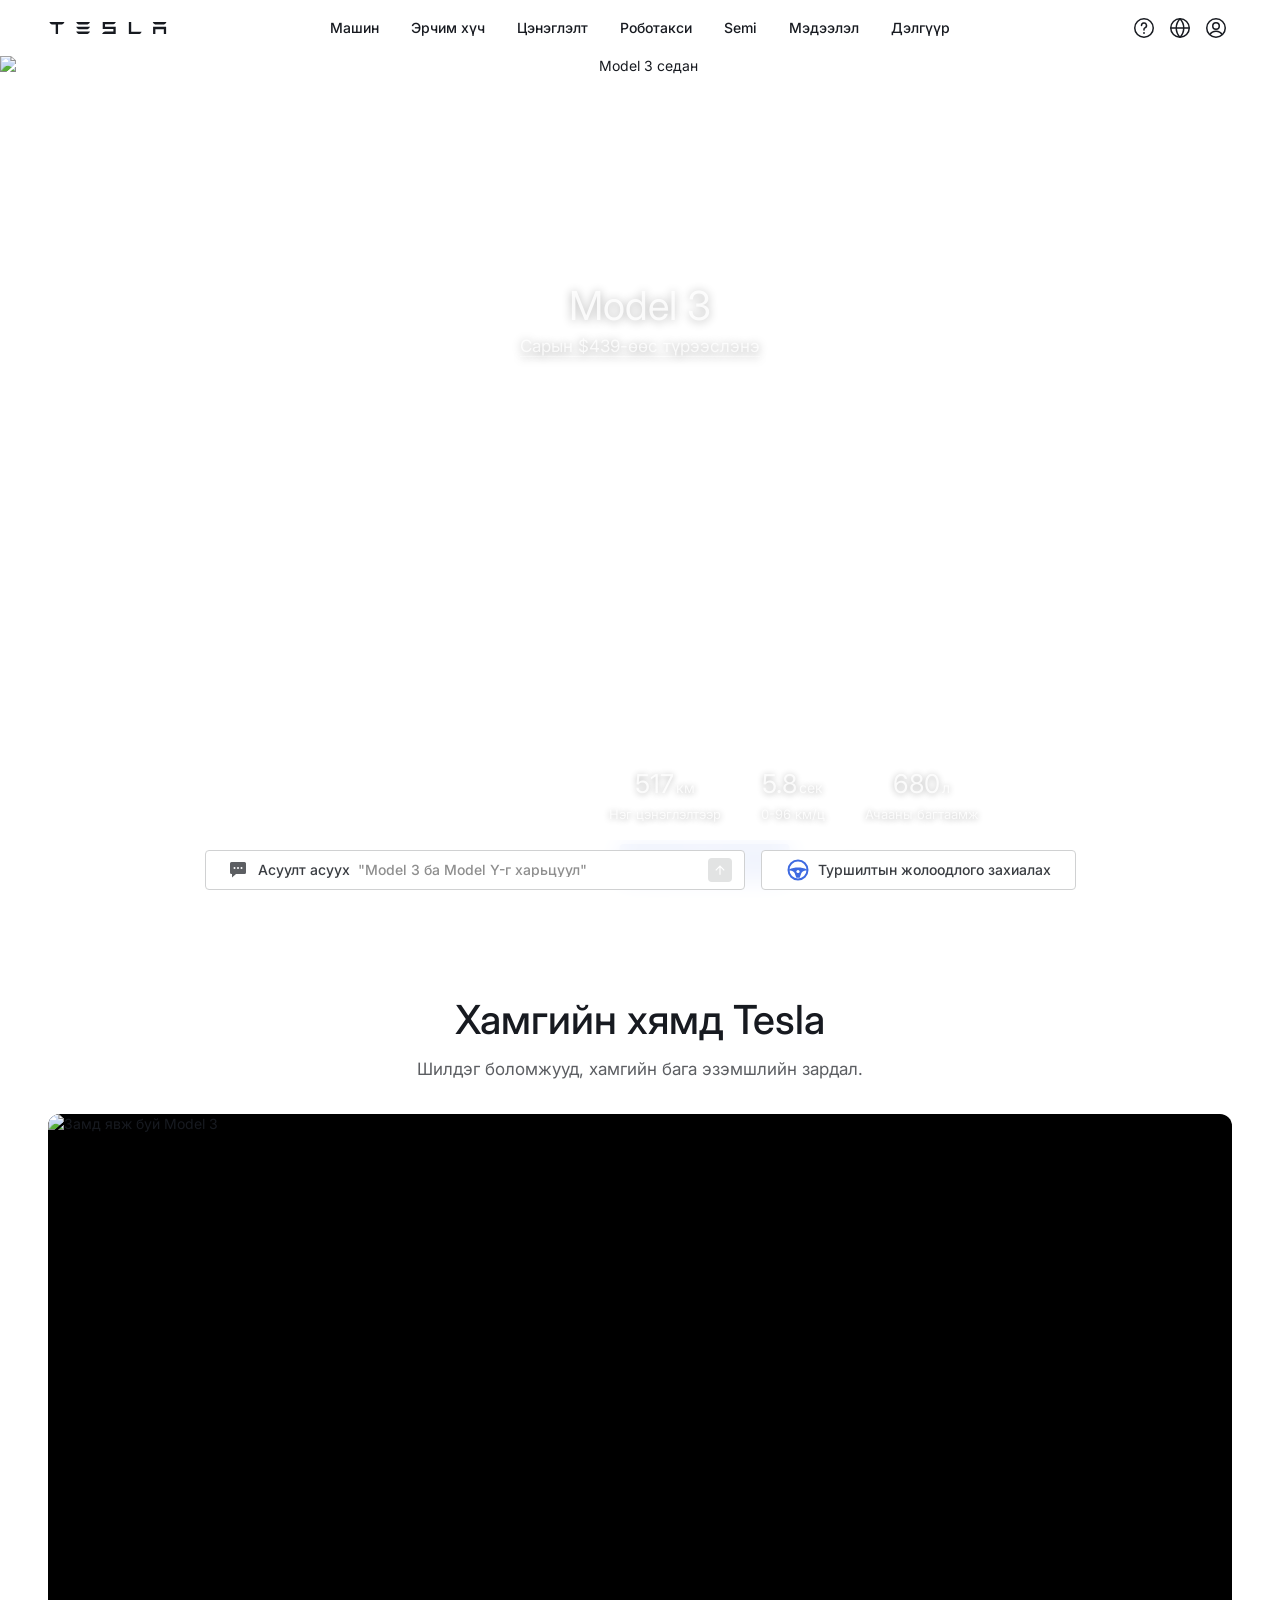
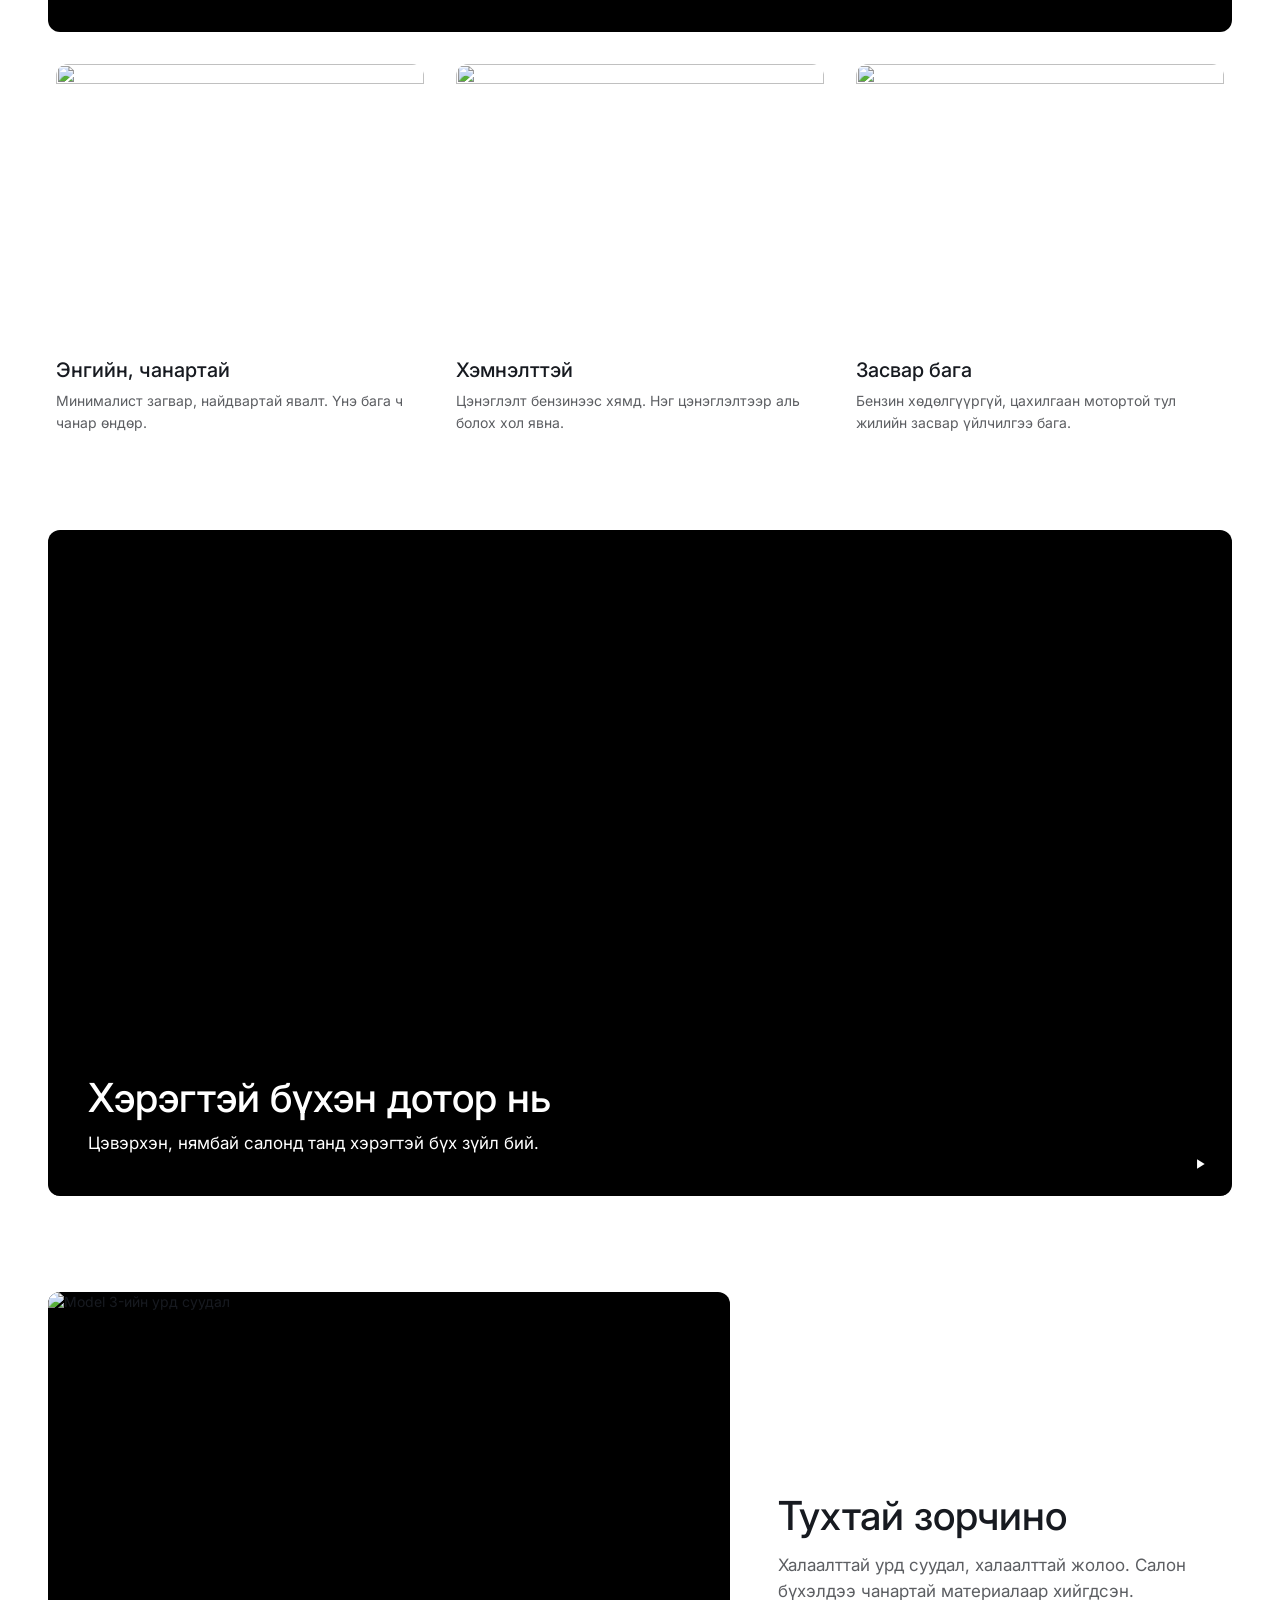
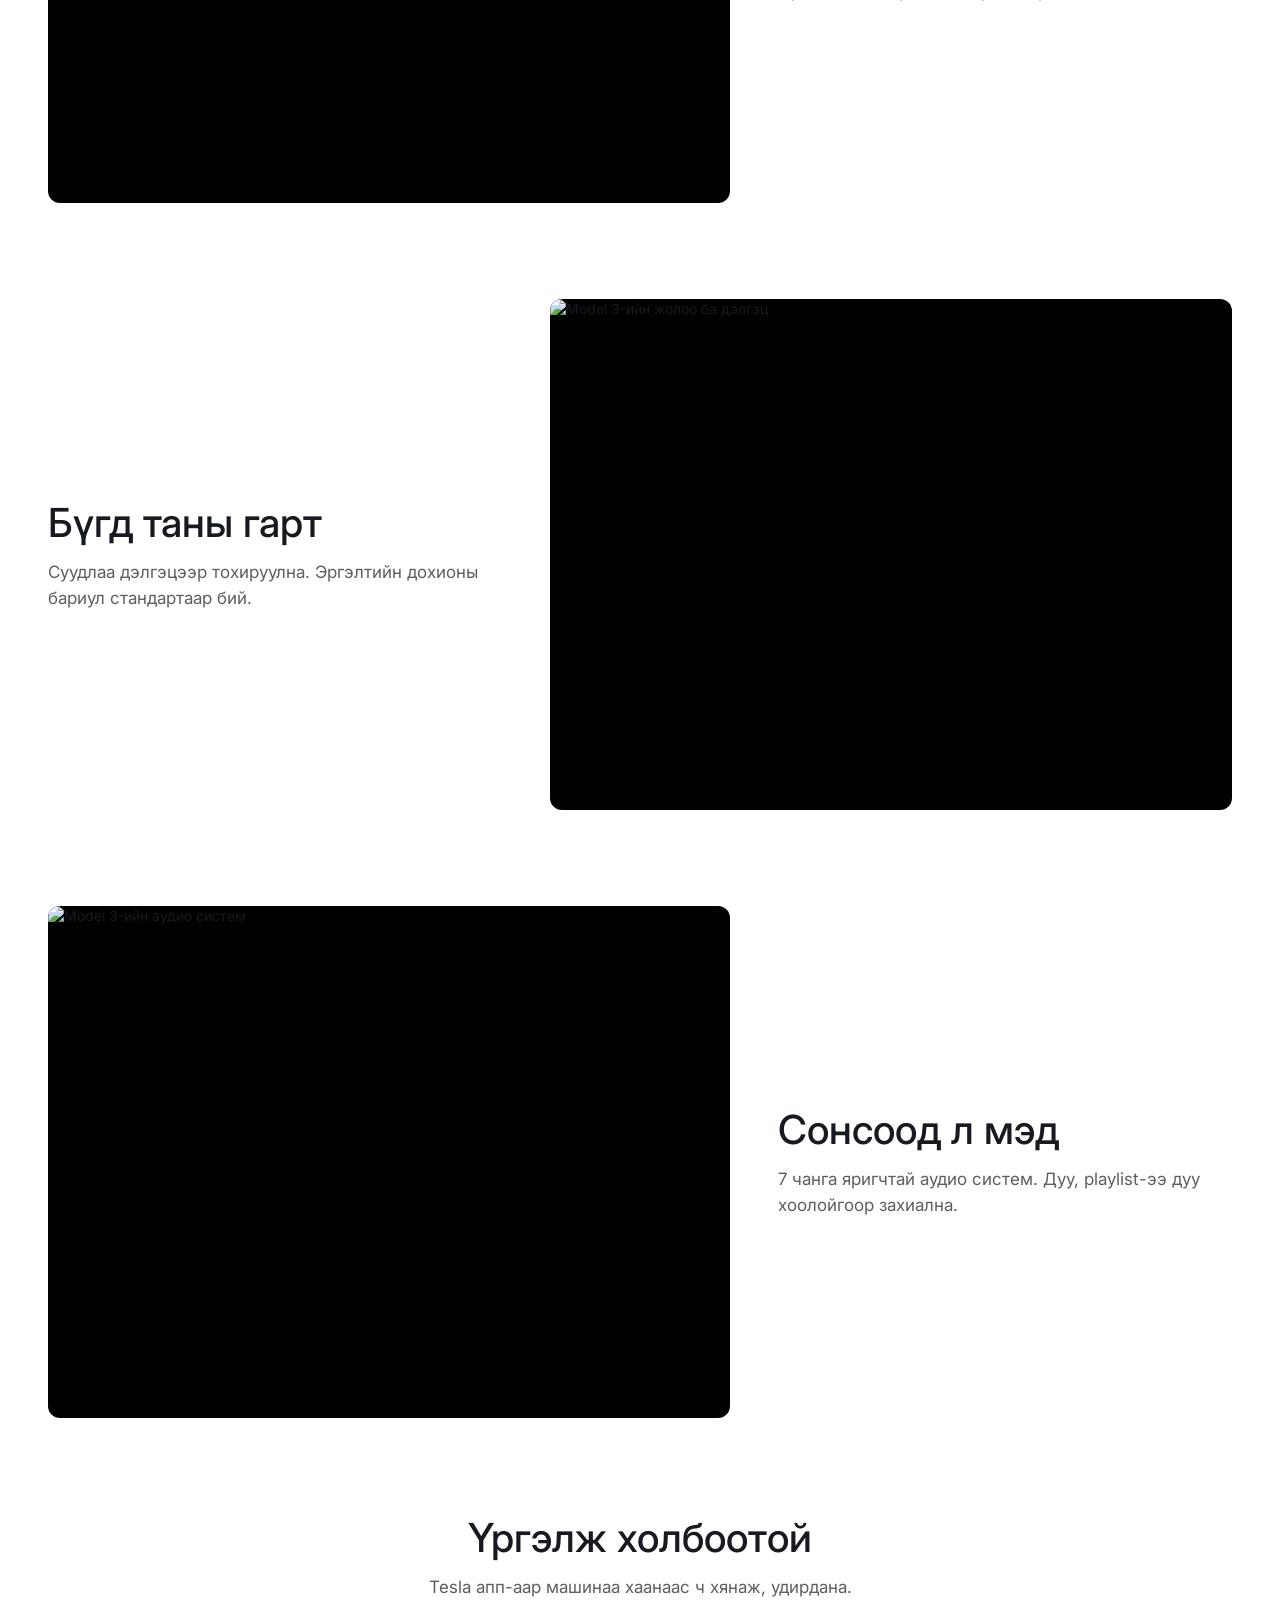
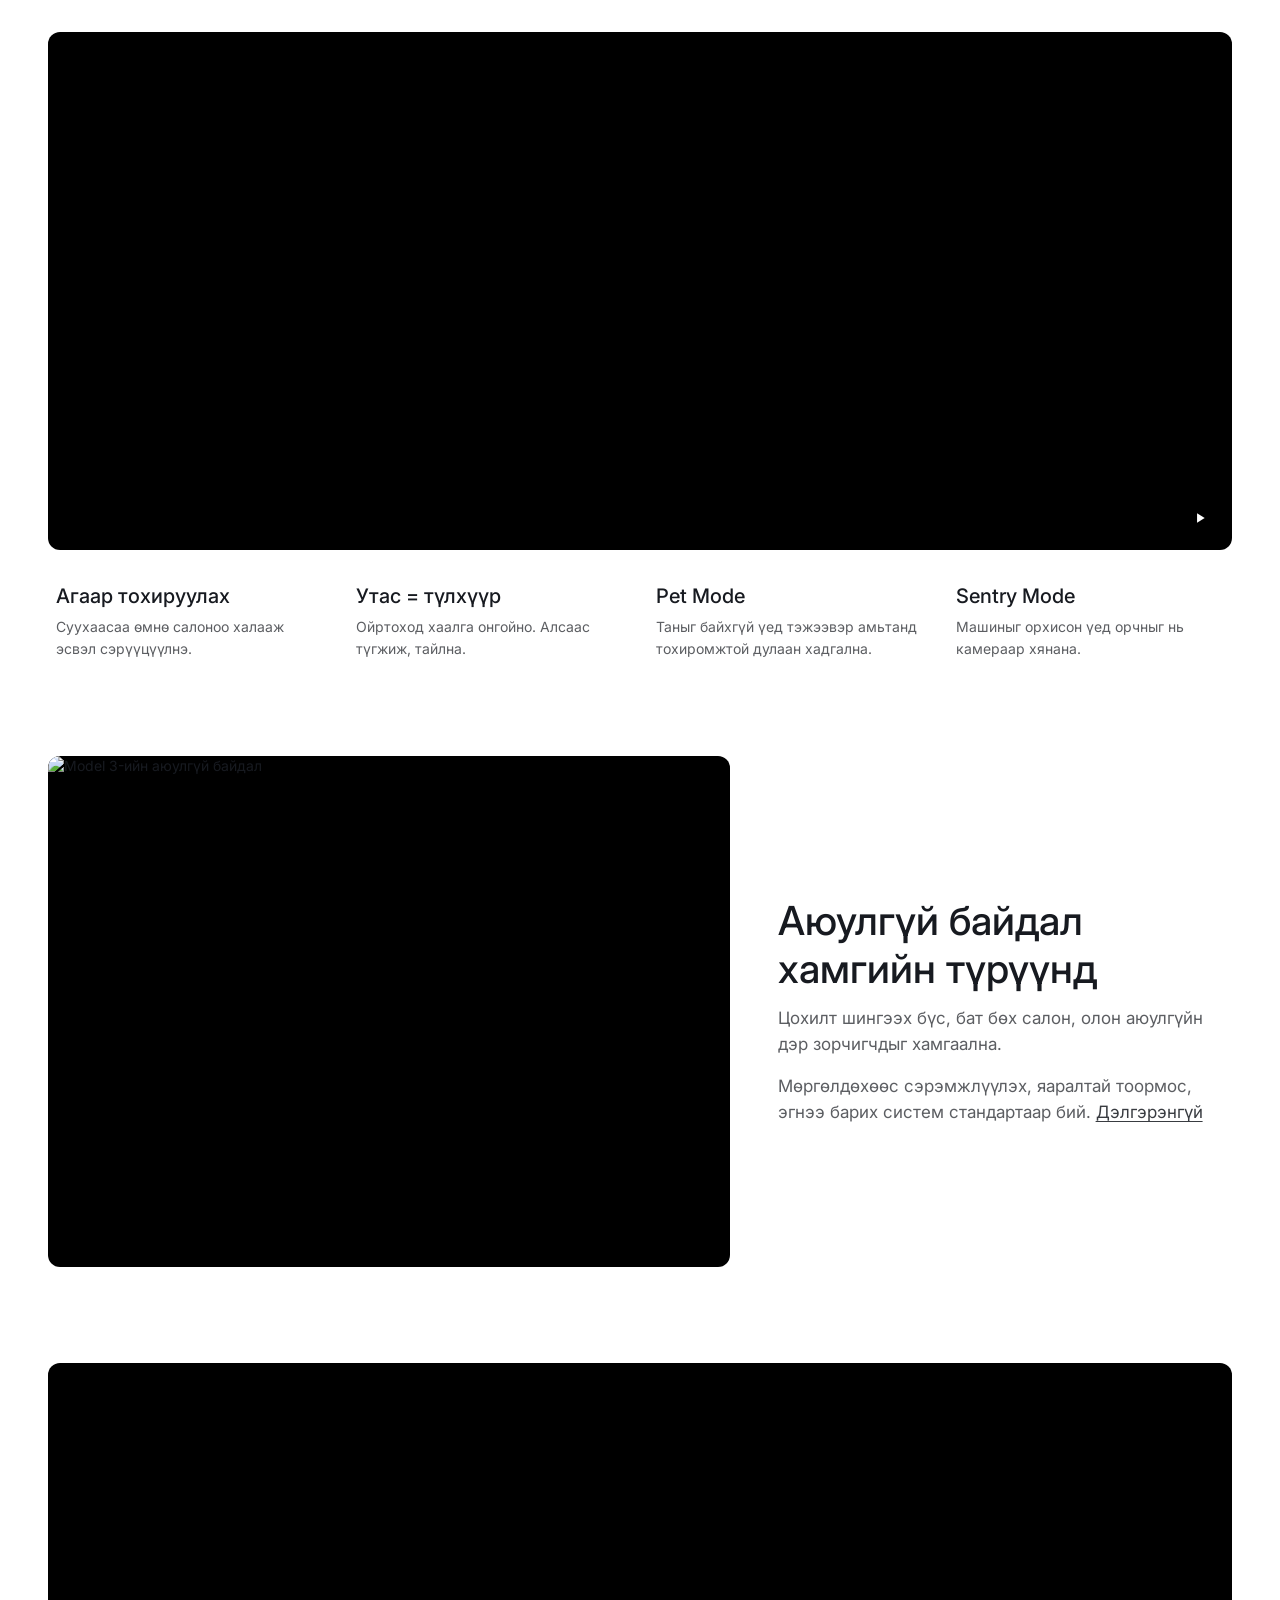
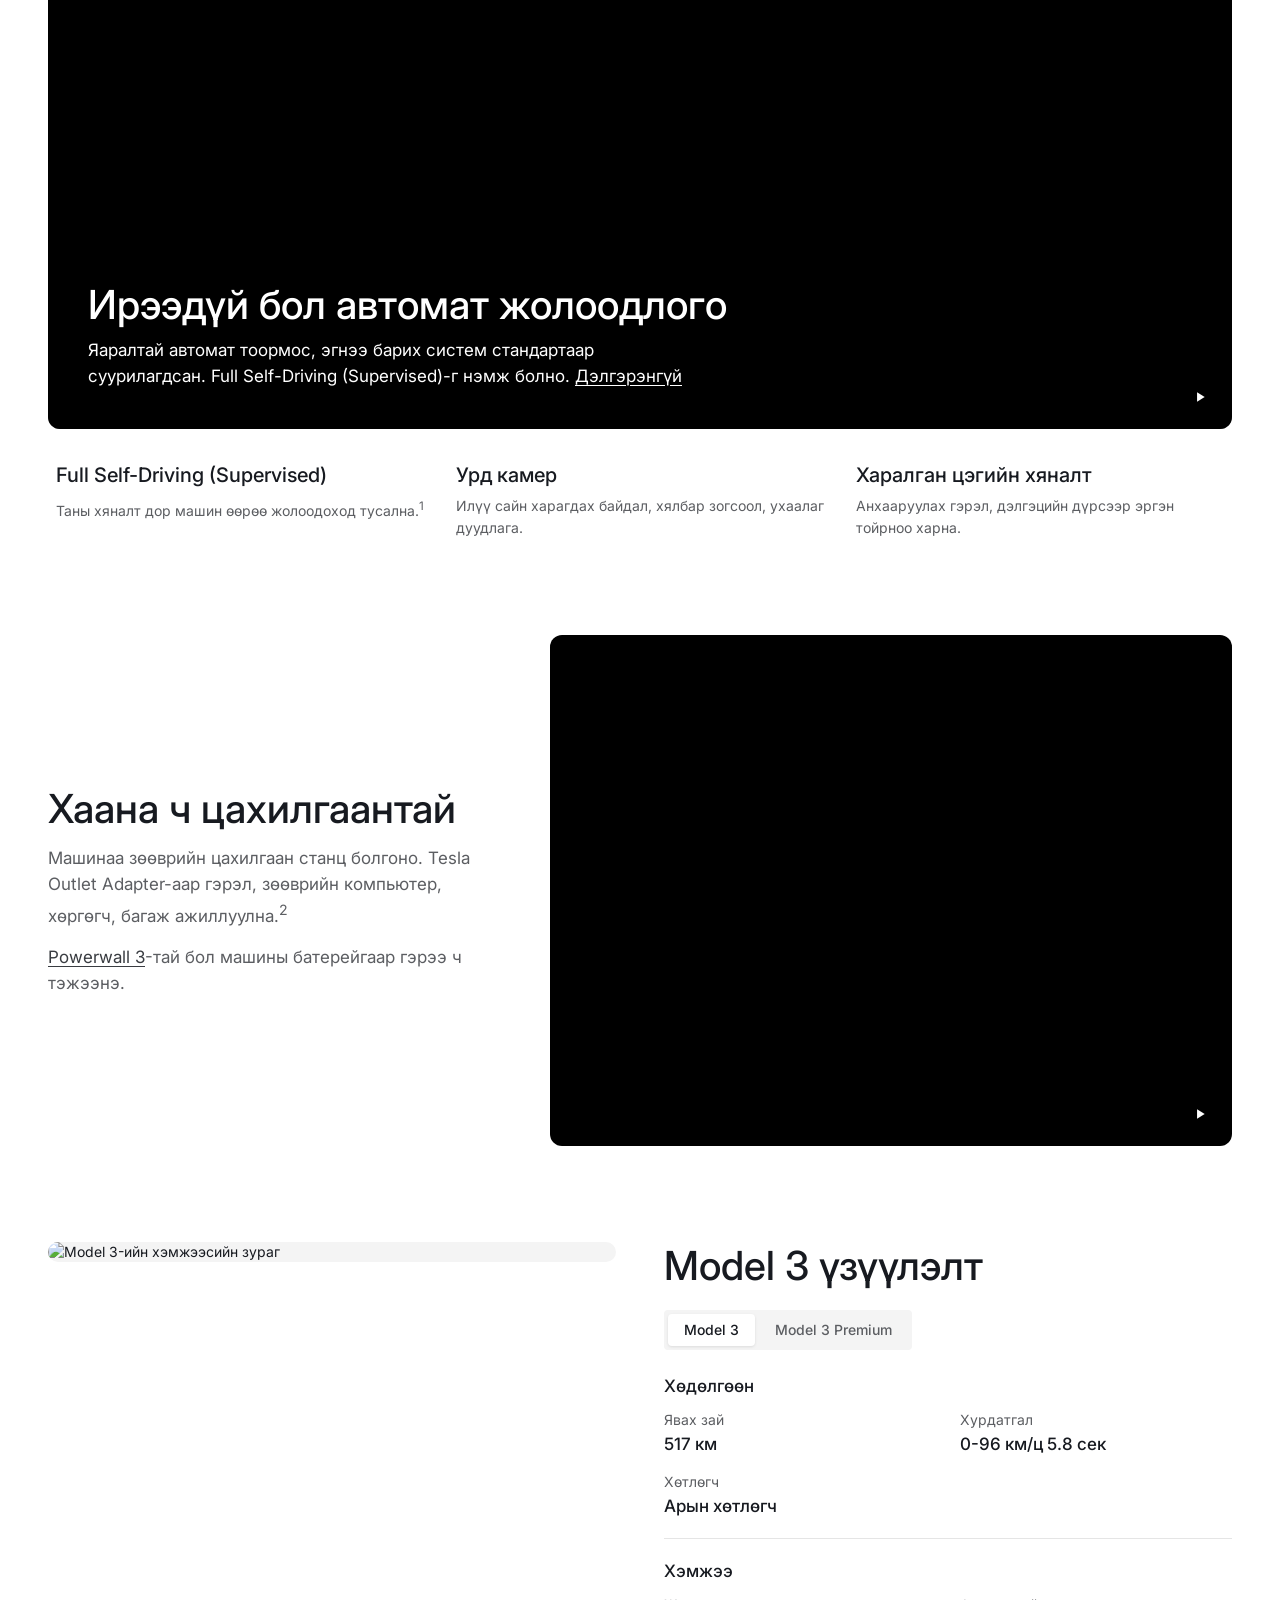
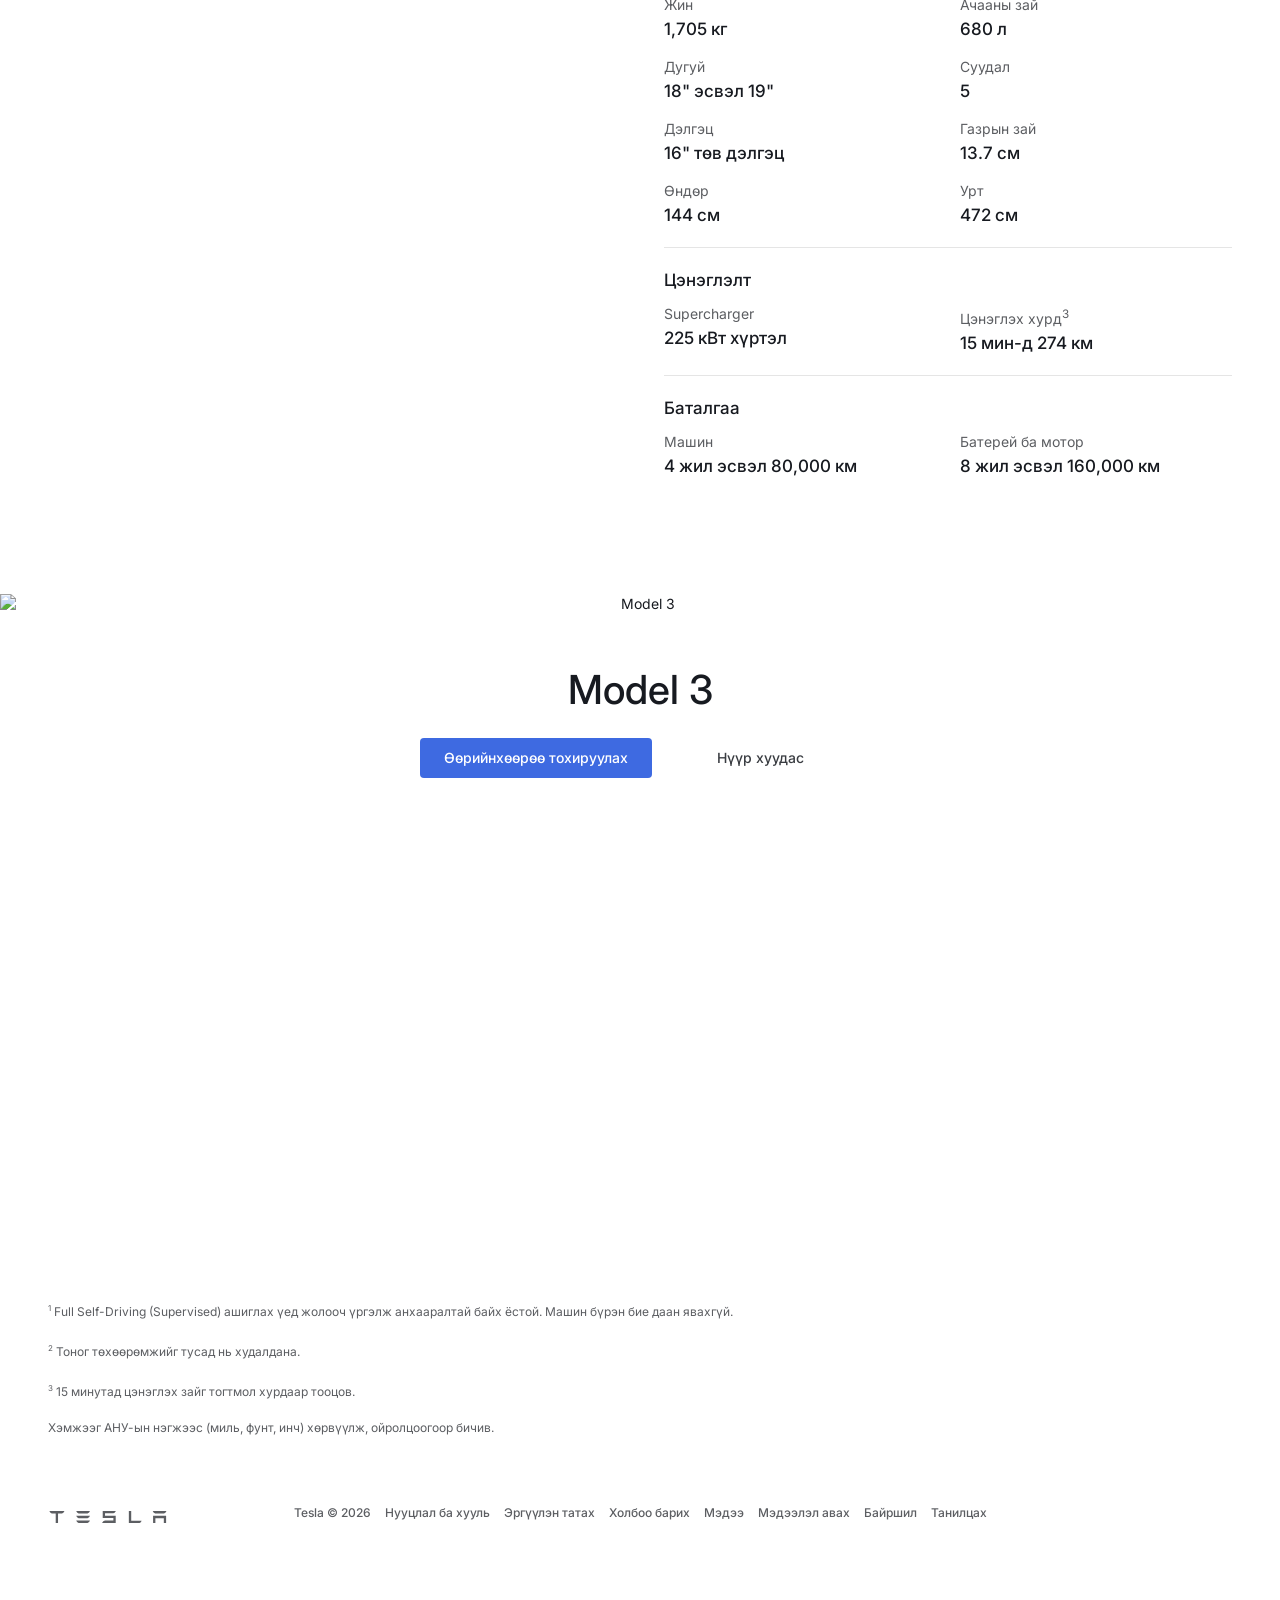
==== model-3.html @ 8cd1c885 "tesla Model Y Model 3 page link t" ====
<!DOCTYPE html>
<html lang="mn">
<head>
<meta charset="utf-8">
<meta name="viewport" content="width=device-width, initial-scale=1, viewport-fit=cover">
<title>Model 3 | Tesla</title>
<meta name="description" content="Model 3 — цахилгаан спорт седан. Явах зай, аюулгүй байдал, үзүүлэлт.">
<link rel="preconnect" href="https://fonts.googleapis.com/">
<link rel="preconnect" href="https://fonts.gstatic.com/" crossorigin="">
<link href="https://fonts.googleapis.com/css2?family=Inter:wght@400;500;600&amp;display=swap" rel="stylesheet">
<link rel="stylesheet" href="home.css">
<link rel="stylesheet" href="model-y.css">
</head>
<body>
<a class="skip-link" href="#main-content">Үндсэн агуулга руу шилжих</a>
<!-- ===================== HEADER ===================== -->
<header class="site-header">
<a class="logo" href="index.html" aria-label="Нүүр хуудас">
<svg viewBox="0 0 342 35" aria-hidden="true">
<path fill="currentColor" d="M0 .1a9.7 9.7 0 0 0 7 7h11l.5.1v27.6h6.8V7.3L26 7h11a9.8 9.8 0 0 0 7-7H0zm238.6 0h-6.8v34.8H263a9.7 9.7 0 0 0 6-6.8h-30.3V0zm-52.3 6.8c3.6-1 6.6-3.8 7.4-6.9l-38.1.1v20.6h31.1v7.2h-24.4a13.6 13.6 0 0 0-8.7 7h39.9v-21h-31.2v-7zm116.2 28h6.7v-14h24.6v14h6.7v-21h-38zM85.3 7h26a9.6 9.6 0 0 0 7.1-7H78.3a9.6 9.6 0 0 0 7 7m0 13.8h26a9.6 9.6 0 0 0 7.1-7H78.3a9.6 9.6 0 0 0 7 7m0 14.1h26a9.6 9.6 0 0 0 7.1-7H78.3a9.6 9.6 0 0 0 7 7M308.5 7h26a9.6 9.6 0 0 0 7-7h-40a9.6 9.6 0 0 0 7 7">
</path>
</svg>
</a>
<nav class="main-nav desktop-nav" aria-label="Main">
<!-- Vehicles -->
<div class="nav-item">
<button class="nav-link" type="button" aria-haspopup="true">Машин</button>
<div class="mega">
<div class="mega-cards">
<div class="mega-card">
<a href="model-3.html">
<img src="https://digitalassets.tesla.com/tesla-contents/image/upload/f_auto,q_auto,w_220,c_scale/dpr_2.0/Mega-Menu-Vehicles-Model-3-APAC-LHD.jpg" alt="Model 3" loading="lazy">
</a>
<h3>Model 3</h3>
<div class="links">
<a href="model-3.html">Танилцах</a>
<a href="https://www.tesla.com/model3/design?cfg=$MT369">Захиалах</a>
</div>
</div>
<div class="mega-card">
<a href="model-y.html">
<img src="https://digitalassets.tesla.com/tesla-contents/image/upload/f_auto,q_auto,w_220,c_scale/dpr_2.0/Mega-Menu-Vehicles-Model-Y-2-v3.jpg" alt="Model Y" loading="lazy">
</a>
<h3>Model Y</h3>
<div class="links">
<a href="model-y.html">Танилцах</a>
<a href="https://www.tesla.com/modely/design?cfg=$MTY83,$PN03">Захиалах</a>
</div>
</div>
<div class="mega-card">
<a href="https://www.tesla.com/cybertruck">
<img src="https://digitalassets.tesla.com/tesla-contents/image/upload/f_auto,q_auto,w_220,c_scale/dpr_2.0/Mega-Menu-Vehicles-Cybertruck-1x.png" alt="Cybertruck" loading="lazy">
</a>
<h3>Cybertruck</h3>
<div class="links">
<a href="https://www.tesla.com/cybertruck">Танилцах</a>
<a href="https://www.tesla.com/cybertruck/design">Захиалах</a>
</div>
</div>
<div class="mega-card">
<a href="https://www.tesla.com/roadster">
<img src="https://digitalassets.tesla.com/tesla-contents/image/upload/f_auto,q_auto,w_220,c_scale/dpr_2.0/Mega-Menu-Roadster.jpg" alt="Roadster" loading="lazy">
</a>
<h3>Roadster</h3>
<div class="links">
<a href="https://www.tesla.com/roadster">Танилцах</a>
<a href="https://www.tesla.com/roadster/reserve">Урьдчилан захиалах</a>
</div>
</div>
<div class="mega-card">
<a href="https://www.tesla.com/fsd">
<img src="https://digitalassets.tesla.com/tesla-contents/image/upload/f_auto,q_auto,w_220,c_scale/dpr_2.0/Mega-Menu-Vehicles-FSD.jpg" alt="Full Self-Driving (Supervised)" loading="lazy">
</a>
<h3>Full Self-Driving (Supervised)</h3>
<div class="links">
<a href="https://www.tesla.com/fsd">Танилцах</a>
<a href="https://www.tesla.com/drive">Туршиж үзэх</a>
</div>
</div>
<div class="mega-card">
<a href="https://www.tesla.com/new">
<img src="https://digitalassets.tesla.com/tesla-contents/image/upload/f_auto,q_auto,w_220,c_scale/dpr_2.0/Mega-Menu-Vehicles-Inventory-v3.png" alt="Inventory" loading="lazy">
</a>
<h3>Бэлэн машин</h3>
<div class="links">
<a href="https://www.tesla.com/new">Шинэ</a>
<a href="https://www.tesla.com/used">Баталгаат хуучин машин</a>
</div>
</div>
</div>
<ul class="mega-list">
<li>
<a href="https://www.tesla.com/current-offers">Онцгой санал</a>
</li>
<li>
<a href="https://www.tesla.com/drive">Туршилтын жолоодлого</a>
</li>
<li>
<a href="https://www.tesla.com/tradein">Машин солих</a>
</li>
<li>
<a href="https://www.tesla.com/fsd/safety">Аюулгүй байдлын тайлан</a>
</li>
<li>
<a href="https://www.tesla.com/pre-owned">Баталгаат хуучин машин</a>
</li>
<li>
<a href="https://www.tesla.com/trips">Аяллын төлөвлөгч</a>
</li>
<li>
<a href="https://www.tesla.com/features">Боломжууд</a>
</li>
<li>
<a href="https://www.tesla.com/choose">Сонгоход туслах</a>
</li>
<li>
<a href="https://www.tesla.com/compare">Харьцуулах</a>
</li>
<li>
<a href="https://www.tesla.com/safety">Аюулгүй байдал</a>
</li>
<li>
<a href="https://www.tesla.com/fleet">Байгууллагад</a>
</li>
<li>
<a href="https://www.tesla.com/models">Model S</a>
</li>
<li>
<a href="https://www.tesla.com/modelx">Model X</a>
</li>
</ul>
</div>
</div>
<!-- Energy -->
<div class="nav-item">
<button class="nav-link" type="button" aria-haspopup="true">Эрчим хүч</button>
<div class="mega">
<div class="mega-cards">
<div class="mega-card">
<a href="https://www.tesla.com/solarpanels">
<img src="https://digitalassets.tesla.com/tesla-contents/image/upload/f_auto,q_auto,w_220,c_scale/dpr_2.0/Mega-Menu-Energy-Solar-Panels.png" alt="Solar Panels" loading="lazy">
</a>
<h3>Нарны хавтан</h3>
<div class="links">
<a href="https://www.tesla.com/solarpanels">Танилцах</a>
<a href="https://www.tesla.com/energy/design?poi=solarpanels">Захиалах</a>
</div>
</div>
<div class="mega-card">
<a href="https://www.tesla.com/powerwall">
<img src="https://digitalassets.tesla.com/tesla-contents/image/upload/f_auto,q_auto,w_220,c_scale/dpr_2.0/Mega-Menu-Energy-Powerwall-US.png" alt="Powerwall" loading="lazy">
</a>
<h3>Powerwall</h3>
<div class="links">
<a href="https://www.tesla.com/powerwall">Танилцах</a>
<a href="https://www.tesla.com/powerwall/design">Захиалах</a>
</div>
</div>
<div class="mega-card">
<a href="https://www.tesla.com/megapack">
<img src="https://digitalassets.tesla.com/tesla-contents/image/upload/f_auto,q_auto,w_220,c_scale/dpr_2.0/Mega-Menu-Energy-Megapack.png" alt="Megapack" loading="lazy">
</a>
<h3>Megapack</h3>
<div class="links">
<a href="https://www.tesla.com/megapack">Танилцах</a>
</div>
</div>
</div>
<ul class="mega-list">
<li>
<a href="https://www.tesla.com/solar-virtual-consultations">Зөвлөгөө авах</a>
</li>
<li>
<a href="https://www.tesla.com/tesla-home">Tesla Home</a>
</li>
<li>
<a href="https://www.tesla.com/why-solar">Яагаад нарны эрчим хүч</a>
</li>
<li>
<a href="https://www.tesla.com/support/energy/powerwall/learn/incentives">Урамшуулал</a>
</li>
<li>
<a href="https://www.tesla.com/support/energy">Тусламж</a>
</li>
<li>
<a href="https://www.tesla.com/support/energy/powerwall/installer-resources/partner-with-tesla">Tesla-тай хамтрах</a>
</li>
<li>
<a href="https://www.tesla.com/commercial">Бизнест</a>
</li>
<li>
<a href="https://www.tesla.com/utilities">Эрчим хүчний компанид</a>
</li>
</ul>
</div>
</div>
<!-- Charging -->
<div class="nav-item">
<button class="nav-link" type="button" aria-haspopup="true">Цэнэглэлт</button>
<div class="mega">
<div class="mega-cards">
<div class="mega-card">
<a href="https://www.tesla.com/charging">
<img src="https://digitalassets.tesla.com/tesla-contents/image/upload/f_auto,q_auto,w_220,c_scale/dpr_2.0/Mega-Menu-Charging-Charging.png" alt="Charging" loading="lazy">
</a>
<h3>Цэнэглэлт</h3>
<div class="links">
<a href="https://www.tesla.com/charging">Танилцах</a>
</div>
</div>
<div class="mega-card">
<a href="https://www.tesla.com/home-charging">
<img src="https://digitalassets.tesla.com/tesla-contents/image/upload/f_auto,q_auto,w_220,c_scale/dpr_2.0/Mega-Menu-Charging-Home-Charging.png" alt="Home Charging" loading="lazy">
</a>
<h3>Гэрийн цэнэглэгч</h3>
<div class="links">
<a href="https://www.tesla.com/home-charging">Танилцах</a>
<a href="https://shop.tesla.com/category/charging#charging.at-home">Дэлгүүр</a>
</div>
</div>
<div class="mega-card">
<a href="https://www.tesla.com/supercharger">
<img src="https://digitalassets.tesla.com/tesla-contents/image/upload/f_auto,q_auto,w_220,c_scale/dpr_2.0/Mega-Menu-Charging-Supercharging-NA.png" alt="Supercharging" loading="lazy">
</a>
<h3>Supercharging</h3>
<div class="links">
<a href="https://www.tesla.com/supercharger">Танилцах</a>
<a href="https://www.tesla.com/findus">Хайх</a>
</div>
</div>
<div class="mega-card">
<a href="https://www.tesla.com/commercial-wall-connector">
<img src="https://digitalassets.tesla.com/tesla-contents/image/upload/f_auto,q_auto,w_220,c_scale/dpr_2.0/Mega-Menu-Charging-Charging-for-Business.png" alt="Wall Connector for Business" loading="lazy">
</a>
<h3>Бизнесийн Wall Connector</h3>
<div class="links">
<a href="https://www.tesla.com/commercial-wall-connector">Танилцах</a>
<a href="https://www.tesla.com/commercial-wall-connector/get">Захиалах</a>
</div>
</div>
<div class="mega-card">
<a href="https://www.tesla.com/supercharger-for-business">
<img src="https://digitalassets.tesla.com/tesla-contents/image/upload/f_auto,q_auto,w_220,c_scale/dpr_2.0/Mega-Menu-Charging-Supercharger-For-Business.png" alt="Supercharger for Business" loading="lazy">
</a>
<h3>Бизнесийн Supercharger</h3>
<div class="links">
<a href="https://www.tesla.com/supercharger-for-business">Танилцах</a>
<a href="https://www.tesla.com/supercharger-for-business/get">Захиалах</a>
</div>
</div>
</div>
<ul class="mega-list">
<li>
<a href="https://www.tesla.com/help-me-charge">Цэнэглэх зөвлөгөө</a>
</li>
<li>
<a href="https://www.tesla.com/charging-calculator">Цэнэглэлтийн тооцоолуур</a>
</li>
<li>
<a href="https://www.tesla.com/NACS">NACS-аар цэнэглэх</a>
</li>
<li>
<a href="https://www.tesla.com/supercharger-voting/overview">Supercharger-т санал өгөх</a>
</li>
<li>
<a href="https://www.tesla.com/host-a-supercharger">Supercharger байрлуулах</a>
</li>
<li>
<a href="https://www.tesla.com/powershare">Powershare</a>
</li>
</ul>
</div>
</div>
<!-- Robotaxi -->
<div class="nav-item">
<button class="nav-link" type="button" aria-haspopup="true">Роботакси</button>
<div class="mega">
<div class="mega-cards" style="grid-template-columns: 220px">
<div class="mega-card">
<a href="https://www.tesla.com/robotaxi">
<img src="https://digitalassets.tesla.com/tesla-contents/image/upload/f_auto,q_auto,w_220,c_scale/dpr_2.0/v1792519368/Mega-Menu-Robotaxi.png" alt="Robotaxi" loading="lazy">
</a>
<h3>Robotaxi</h3>
<div class="links">
<a href="https://www.tesla.com/robotaxi">Танилцах</a>
</div>
</div>
</div>
<ul class="mega-list">
<li>
<a href="https://www.tesla.com/robotaxi/safety">Аюулгүй байдал</a>
</li>
<li>
<a href="https://www.tesla.com/robotaxi/first-responders">Аврах албанд</a>
</li>
<li>
<a href="https://www.tesla.com/support/robotaxi">Тусламж</a>
</li>
</ul>
</div>
</div>
<!-- Semi -->
<div class="nav-item">
<button class="nav-link" type="button" aria-haspopup="true">Semi</button>
<div class="mega">
<div class="mega-cards" style="grid-template-columns: repeat(2, 220px)">
<div class="mega-card">
<a href="https://www.tesla.com/semi">
<img src="https://digitalassets.tesla.com/tesla-contents/image/upload/f_auto,q_auto/Mega-Menu-Semi.jpg" alt="Semi" loading="lazy">
</a>
<h3>Semi</h3>
<div class="links">
<a href="https://www.tesla.com/semi">Танилцах</a>
</div>
</div>
<div class="mega-card">
<a href="https://www.tesla.com/semi-charging-for-business">
<img src="https://digitalassets.tesla.com/tesla-contents/image/upload/f_auto,q_auto,w_220,c_scale/dpr_2.0/Mega-Menu-Charging-Semi-Charging-For-Business.jpg" alt="Semi Charging for Business" loading="lazy">
</a>
<h3>Semi-ийн цэнэглэлт</h3>
<div class="links">
<a href="https://www.tesla.com/semi-charging-for-business">Танилцах</a>
<a href="https://www.tesla.com/semi-charging-for-business/get">Захиалах</a>
</div>
</div>
</div>
<ul class="mega-list">
<li>
<a href="https://www.tesla.com/findus?filters=tesla_exclusive_megachargers%2Ccoming_soon_megachargers%2Call_megachargers">Биднийг олох</a>
</li>
<li>
<a href="https://business.tesla.com/">Бизнест зориулсан Tesla</a>
</li>
</ul>
</div>
</div>
<!-- Discover -->
<div class="nav-item">
<button class="nav-link" type="button" aria-haspopup="true">Мэдээлэл</button>
<div class="mega">
<div class="mega-cols">
<div>
<h4>Мэдээлэл</h4>
<ul class="mega-list" style="border:0;padding:0">
<li>
<a href="https://www.tesla.com/drive">Туршилтын жолоодлого</a>
</li>
<li>
<a href="https://www.tesla.com/insurance">Даатгал</a>
</li>
<li>
<a href="https://www.tesla.com/current-offers">Онцгой санал</a>
</li>
<li>
<a href="https://www.tesla.com/learn">Танилцах</a>
</li>
<li>
<a href="https://www.tesla.com/support/videos">Видео заавар</a>
</li>
<li>
<a href="https://www.tesla.com/customer-stories">Хэрэглэгчдийн түүх</a>
</li>
<li>
<a href="https://www.tesla.com/events">Арга хэмжээ</a>
</li>
<li>
<a href="https://www.tesla.com/safety">Аюулгүй байдал</a>
</li>
</ul>
</div>
<div>
<h4>Байршил</h4>
<ul class="mega-list" style="border:0;padding:0">
<li>
<a href="https://www.tesla.com/findus">Биднийг олох</a>
</li>
<li>
<a href="https://www.tesla.com/support/collision-support">Засварын төв хайх</a>
</li>
<li>
<a href="https://www.tesla.com/support/certified-installers">Суурилуулагч хайх</a>
</li>
</ul>
</div>
<div>
<h4>Компани</h4>
<ul class="mega-list" style="border:0;padding:0">
<li>
<a href="https://www.tesla.com/about">Бидний тухай</a>
</li>
<li>
<a href="https://www.tesla.com/careers">Ажлын байр</a>
</li>
<li>
<a href="https://ir.tesla.com/">Хөрөнгө оруулагчдад</a>
</li>
</ul>
</div>
</div>
</div>
</div>
<!-- Shop -->
<div class="nav-item">
<a class="nav-link" href="https://shop.tesla.com/">Дэлгүүр</a>
<div class="mega">
<div class="mega-cards mega-cards--4">
<a class="mega-card" href="https://shop.tesla.com/category/charging">
<img src="https://digitalassets.tesla.com/tesla-contents/image/upload/f_auto,q_auto,w_220,c_scale/dpr_2.0/Mega-Menu-Shop-Charging.png" alt="" loading="lazy">
<h3>Цэнэглэлт</h3>
</a>
<a class="mega-card" href="https://shop.tesla.com/category/vehicle-accessories">
<img src="https://digitalassets.tesla.com/tesla-contents/image/upload/f_auto,q_auto,w_220,c_scale/dpr_2.0/Mega-Menu-Shop-Vehicle-Accessories.png" alt="" loading="lazy">
<h3>Машины хэрэгсэл</h3>
</a>
<a class="mega-card" href="https://shop.tesla.com/category/apparel">
<img src="https://digitalassets.tesla.com/tesla-contents/image/upload/f_auto,q_auto,w_220,c_scale/dpr_2.0/Mega-Menu-Shop-Apparel.png" alt="" loading="lazy">
<h3>Хувцас</h3>
</a>
<a class="mega-card" href="https://shop.tesla.com/category/lifestyle">
<img src="https://digitalassets.tesla.com/tesla-contents/image/upload/f_auto,q_auto,w_220,c_scale/dpr_2.0/Mega-Menu-Shop-Lifestyle.png" alt="" loading="lazy">
<h3>Бусад бараа</h3>
</a>
</div>
</div>
</div>
</nav>
<div class="header-icons">
<a class="icon-btn" href="https://www.tesla.com/support" aria-label="Тусламж">
<svg viewBox="0 0 24 24" fill="none" stroke="currentColor" stroke-width="1.5" aria-hidden="true">
<circle cx="12" cy="12" r="9.25">
</circle>
<path d="M9.5 9.5a2.5 2.5 0 1 1 3.4 2.33c-.55.22-.9.74-.9 1.33V14" stroke-linecap="round">
</path>
<circle cx="12" cy="17" r=".9" fill="currentColor" stroke="none">
</circle>
</svg>
</a>
<a class="icon-btn" href="#" aria-label="Бүс ба хэл">
<svg viewBox="0 0 24 24" fill="none" stroke="currentColor" stroke-width="1.5" aria-hidden="true">
<circle cx="12" cy="12" r="9.25">
</circle>
<path d="M2.75 12h18.5M12 2.75c2.5 2.6 3.75 5.68 3.75 9.25S14.5 18.65 12 21.25M12 2.75C9.5 5.35 8.25 8.43 8.25 12s1.25 6.65 3.75 9.25">
</path>
</svg>
</a>
<a class="icon-btn" href="https://www.tesla.com/teslaaccount" aria-label="Бүртгэл">
<svg viewBox="0 0 24 24" fill="none" stroke="currentColor" stroke-width="1.5" aria-hidden="true">
<circle cx="12" cy="12" r="9.25">
</circle>
<circle cx="12" cy="10" r="3.25">
</circle>
<path d="M5.9 18.6c1.2-2.1 3.4-3.35 6.1-3.35s4.9 1.25 6.1 3.35">
</path>
</svg>
</a>
</div>
<!-- Mobile menu (pure CSS checkbox toggle) -->
<input class="menu-toggle-input" type="checkbox" id="menu-toggle">
<label class="menu-btn" for="menu-toggle">Цэс</label>
<label class="mobile-scrim" for="menu-toggle" aria-hidden="true">
</label>
<nav class="mobile-menu" aria-label="Mobile">
<label class="close" for="menu-toggle" aria-label="Цэс хаах">
<svg width="24" height="24" viewBox="0 0 24 24" fill="none" stroke="currentColor" stroke-width="1.5" aria-hidden="true">
<path d="M6 6l12 12M18 6L6 18">
</path>
</svg>
</label>
<a href="https://www.tesla.com/model3">Машин <span aria-hidden="true">›</span>
</a>
<a href="https://www.tesla.com/solarpanels">Эрчим хүч <span aria-hidden="true">›</span>
</a>
<a href="https://www.tesla.com/charging">Цэнэглэлт <span aria-hidden="true">›</span>
</a>
<a href="https://www.tesla.com/robotaxi">Роботакси <span aria-hidden="true">›</span>
</a>
<a href="https://www.tesla.com/semi">Semi <span aria-hidden="true">›</span>
</a>
<a href="https://www.tesla.com/learn">Мэдээлэл <span aria-hidden="true">›</span>
</a>
<a href="https://shop.tesla.com/">Дэлгүүр</a>
<a href="https://www.tesla.com/support">Тусламж</a>
<a href="https://www.tesla.com/teslaaccount">Бүртгэл</a>
<a href="#">Монгол · Монгол хэл</a>
</nav>
</header>
<div class="menu-backdrop" aria-hidden="true">
</div>
<main id="main-content" lang="mn">
<!-- ===================== HERO ===================== -->
<section class="my-hero" aria-labelledby="my-title">
<picture>
<source media="(max-width: 599px)" srcset="https://digitalassets.tesla.com/tesla-contents/image/upload/f_auto,q_auto/Model-3-Standard-Hero-Mobile-EMEA.jpg">
<img src="https://digitalassets.tesla.com/tesla-contents/image/upload/f_auto,q_auto/Model-3-Standard-Hero-Desktop-EMEA.jpg" alt="Model 3 седан">
</picture>
<div class="my-hero-top">
<h1 id="my-title">Model 3</h1>
<a class="sub" href="https://www.tesla.com/model3/design?cfg=%24MT367">Сарын $439-өөс түрээслэнэ</a>
</div>
<div class="my-hero-bottom">
<div class="my-hero-stats">
<div><strong>517<small>км</small></strong><span>Нэг цэнэглэлтээр</span></div>
<div><strong>5.8<small>сек</small></strong><span>0-96 км/ц</span></div>
<div><strong>680<small>л</small></strong><span>Ачааны багтаамж</span></div>
</div>
<div class="btn-row">
<a class="btn btn--primary btn--wide" href="https://www.tesla.com/model3/design?cfg=%24MT367">Захиалах</a>
<a class="btn btn--light btn--wide" href="https://www.tesla.com/compare">Загвар харьцуулах</a>
</div>
</div>
</section>

<!-- ===================== MOST AFFORDABLE ===================== -->
<section class="my-block" aria-labelledby="afford-title">
<div class="my-intro">
<h2 id="afford-title">Хамгийн хямд Tesla</h2>
<p>Шилдэг боломжууд, хамгийн бага эзэмшлийн зардал.</p>
</div>
<div class="my-media">
<img src="https://digitalassets.tesla.com/tesla-contents/image/upload/f_auto,q_auto/Model-3-Standard-Affordable-Desktop.jpg" alt="Замд явж буй Model 3" loading="lazy">
</div>
<div class="feat-grid">
<div class="feat feat--img"><img src="https://digitalassets.tesla.com/tesla-contents/image/upload/f_auto,q_auto/Model-3-Standard-Affordable-Carousel-Slide-1-Desktop.jpg" alt="" loading="lazy"><h3>Энгийн, чанартай</h3><p>Минималист загвар, найдвартай явалт. Үнэ бага ч чанар өндөр.</p></div>
<div class="feat feat--img"><img src="https://digitalassets.tesla.com/tesla-contents/image/upload/f_auto,q_auto/Model-3-Standard-Affordable-Carousel-Slide-2-Desktop.jpg" alt="" loading="lazy"><h3>Хэмнэлттэй</h3><p>Цэнэглэлт бензинээс хямд. Нэг цэнэглэлтээр аль болох хол явна.</p></div>
<div class="feat feat--img"><img src="https://digitalassets.tesla.com/tesla-contents/image/upload/f_auto,q_auto/Model-3-Standard-Affordable-Carousel-Slide-3-Desktop.jpg" alt="" loading="lazy"><h3>Засвар бага</h3><p>Бензин хөдөлгүүргүй, цахилгаан мотортой тул жилийн засвар үйлчилгээ бага.</p></div>
</div>
</section>

<!-- ===================== MORE THAN THE BASICS ===================== -->
<section class="my-block" aria-labelledby="basics-title">
<div class="my-media my-media--tall">
<video class="auto-video" muted loop playsinline preload="none" poster="https://digitalassets.tesla.com/tesla-contents/image/upload/f_auto,q_auto/Model-3-More-Than-The-Basics-Desktop-LHD-US-Poster.jpg" aria-label="Model 3-ийн салон">
<source src="https://digitalassets.tesla.com/tesla-contents/video/upload/f_auto,q_auto/Model-3-More-Than-The-Basics-Mobile-LHD-US.mp4" type="video/mp4" media="(max-width: 599px)">
<source src="https://digitalassets.tesla.com/tesla-contents/video/upload/f_auto,q_auto/Model-3-More-Than-The-Basics-Desktop-LHD-US.mp4" type="video/mp4">
</video>
<div class="overlay">
<h2 id="basics-title">Хэрэгтэй бүхэн дотор нь</h2>
<p>Цэвэрхэн, нямбай салонд танд хэрэгтэй бүх зүйл бий.</p>
</div>
</div>
</section>

<!-- ===================== COMFORT ===================== -->
<section class="my-block" aria-labelledby="comfort-title">
<div class="my-split">
<div class="my-media">
<img src="https://digitalassets.tesla.com/tesla-contents/image/upload/f_auto,q_auto/Model-3-Standard-Comfort-Desktop.jpg" alt="Model 3-ийн урд суудал" loading="lazy">
</div>
<div>
<h2 id="comfort-title">Тухтай зорчино</h2>
<p>Халаалттай урд суудал, халаалттай жолоо. Салон бүхэлдээ чанартай материалаар хийгдсэн.</p>
</div>
</div>
</section>

<!-- ===================== TAKE CONTROL ===================== -->
<section class="my-block" aria-labelledby="control-title">
<div class="my-split my-split--rev">
<div class="my-media">
<img src="https://digitalassets.tesla.com/tesla-contents/image/upload/f_auto,q_auto/Model-3-Take-Control-Desktop-LHD-US.jpg" alt="Model 3-ийн жолоо ба дэлгэц" loading="lazy">
</div>
<div>
<h2 id="control-title">Бүгд таны гарт</h2>
<p>Суудлаа дэлгэцээр тохируулна. Эргэлтийн дохионы бариул стандартаар бий.</p>
</div>
</div>
</section>

<!-- ===================== LISTEN UP ===================== -->
<section class="my-block" aria-labelledby="audio-title">
<div class="my-split">
<div class="my-media">
<img src="https://digitalassets.tesla.com/tesla-contents/image/upload/f_auto,q_auto/Model-3-Listen-Up-Desktop-LHD-US.jpg" alt="Model 3-ийн аудио систем" loading="lazy">
</div>
<div>
<h2 id="audio-title">Сонсоод л мэд</h2>
<p>7 чанга яригчтай аудио систем. Дуу, playlist-ээ дуу хоолойгоор захиална.</p>
</div>
</div>
</section>

<!-- ===================== ALWAYS CONNECTED ===================== -->
<section class="my-block" aria-labelledby="conn-title">
<div class="my-intro">
<h2 id="conn-title">Үргэлж холбоотой</h2>
<p>Tesla апп-аар машинаа хаанаас ч хянаж, удирдана.</p>
</div>
<div class="my-media">
<video class="auto-video" muted loop playsinline preload="none" poster="https://digitalassets.tesla.com/tesla-contents/image/upload/f_auto,q_auto/Model-3-Always-Connected-Desktop-LHD-US-Poster.jpg" aria-label="Tesla апп-аар Model 3-г удирдаж буй нь">
<source src="https://digitalassets.tesla.com/tesla-contents/video/upload/f_auto,q_auto/Model-3-Always-Connected-Mobile-LHD-US.mp4" type="video/mp4" media="(max-width: 599px)">
<source src="https://digitalassets.tesla.com/tesla-contents/video/upload/f_auto,q_auto/Model-3-Always-Connected-Desktop-LHD-US.mp4" type="video/mp4">
</video>
</div>
<div class="feat-grid feat-grid--4">
<div class="feat"><h3>Агаар тохируулах</h3><p>Суухаасаа өмнө салоноо халааж эсвэл сэрүүцүүлнэ.</p></div>
<div class="feat"><h3>Утас = түлхүүр</h3><p>Ойртоход хаалга онгойно. Алсаас түгжиж, тайлна.</p></div>
<div class="feat"><h3>Pet Mode</h3><p>Таныг байхгүй үед тэжээвэр амьтанд тохиромжтой дулаан хадгална.</p></div>
<div class="feat"><h3>Sentry Mode</h3><p>Машиныг орхисон үед орчныг нь камераар хянана.</p></div>
</div>
</section>

<!-- ===================== SAFETY ===================== -->
<section class="my-block" aria-labelledby="safety-title">
<div class="my-split">
<div class="my-media">
<img src="https://digitalassets.tesla.com/tesla-contents/image/upload/f_auto,q_auto/Model-3-Standard-Safety-Desktop.jpg" alt="Model 3-ийн аюулгүй байдал" loading="lazy">
</div>
<div>
<h2 id="safety-title">Аюулгүй байдал хамгийн түрүүнд</h2>
<p>Цохилт шингээх бүс, бат бөх салон, олон аюулгүйн дэр зорчигчдыг хамгаална.</p>
<p>Мөргөлдөхөөс сэрэмжлүүлэх, яаралтай тоормос, эгнээ барих систем стандартаар бий. <a class="text-link" href="https://www.tesla.com/safety">Дэлгэрэнгүй</a></p>
</div>
</div>
</section>

<!-- ===================== AUTONOMOUS ===================== -->
<section class="my-block" aria-labelledby="fsd-title">
<div class="my-media my-media--tall">
<video class="auto-video" muted loop playsinline preload="none" poster="https://digitalassets.tesla.com/tesla-contents/image/upload/f_auto,q_auto/Model-3-The-Future-Of-Travel-Is-Autonomous-Desktop-LHD-US-PR-Poster.jpg" aria-label="Автомат жолоодлоготой явж буй Model 3">
<source src="https://digitalassets.tesla.com/tesla-contents/video/upload/f_auto,q_auto/Model-3-The-Future-Of-Travel-Is-Autonomous-Mobile-LHD-US-PR.mp4" type="video/mp4" media="(max-width: 599px)">
<source src="https://digitalassets.tesla.com/tesla-contents/video/upload/f_auto,q_auto/Model-3-The-Future-Of-Travel-Is-Autonomous-Desktop-LHD-US-PR.mp4" type="video/mp4">
</video>
<div class="overlay">
<h2 id="fsd-title">Ирээдүй бол автомат жолоодлого</h2>
<p>Яаралтай автомат тоормос, эгнээ барих систем стандартаар суурилагдсан. Full Self-Driving (Supervised)-г нэмж болно. <a class="text-link" style="color:inherit" href="https://www.tesla.com/fsd">Дэлгэрэнгүй</a></p>
</div>
</div>
<div class="feat-grid">
<div class="feat"><h3>Full Self-Driving (Supervised)</h3><p>Таны хяналт дор машин өөрөө жолоодоход тусална.<sup>1</sup></p></div>
<div class="feat"><h3>Урд камер</h3><p>Илүү сайн харагдах байдал, хялбар зогсоол, ухаалаг дуудлага.</p></div>
<div class="feat"><h3>Харалган цэгийн хяналт</h3><p>Анхааруулах гэрэл, дэлгэцийн дүрсээр эргэн тойрноо харна.</p></div>
</div>
</section>

<!-- ===================== POWER ANYWHERE ===================== -->
<section class="my-block" aria-labelledby="power-title">
<div class="my-split my-split--rev">
<div class="my-media">
<video class="auto-video" muted loop playsinline preload="none" poster="https://digitalassets.tesla.com/tesla-contents/image/upload/f_auto,q_auto/Model-3-V2L-Desktop-Poster.jpg" aria-label="Model 3-аас төхөөрөмж цэнэглэж буй нь">
<source src="https://digitalassets.tesla.com/tesla-contents/video/upload/f_auto,q_auto/Model-3-V2L-Mobile.mp4" type="video/mp4" media="(max-width: 599px)">
<source src="https://digitalassets.tesla.com/tesla-contents/video/upload/f_auto,q_auto/Model-3-V2L-Desktop.mp4" type="video/mp4">
</video>
</div>
<div>
<h2 id="power-title">Хаана ч цахилгаантай</h2>
<p>Машинаа зөөврийн цахилгаан станц болгоно. Tesla Outlet Adapter-аар гэрэл, зөөврийн компьютер, хөргөгч, багаж ажиллуулна.<sup>2</sup></p>
<p><a class="text-link" href="https://www.tesla.com/powerwall">Powerwall 3</a>-тай бол машины батерейгаар гэрээ ч тэжээнэ.</p>
</div>
</div>
</section>

<!-- ===================== SPECS ===================== -->
<section class="my-block specs" aria-labelledby="specs-title">
<input type="radio" name="spec" id="spec-rwd" checked aria-label="Model 3">
<input type="radio" name="spec" id="spec-awd" aria-label="Model 3 Premium">
<div class="specs-img">
<img src="https://digitalassets.tesla.com/tesla-contents/image/upload/f_auto,q_auto/Model-3-Standard-Specs-Desktop-Imperial.png" alt="Model 3-ийн хэмжээсийн зураг" loading="lazy">
</div>
<div class="specs-copy">
<h2 id="specs-title">Model 3 үзүүлэлт</h2>
<div class="spec-tabs">
<label for="spec-rwd">Model 3</label>
<label for="spec-awd">Model 3 Premium</label>
</div>
<div class="spec-panel spec-panel--rwd">
<div class="spec-group"><h3>Хөдөлгөөн</h3><dl>
<div><dt>Явах зай</dt><dd>517 км</dd></div>
<div><dt>Хурдатгал</dt><dd>0-96 км/ц 5.8 сек</dd></div>
<div><dt>Хөтлөгч</dt><dd>Арын хөтлөгч</dd></div>
</dl></div>
<div class="spec-group"><h3>Хэмжээ</h3><dl>
<div><dt>Жин</dt><dd>1,705 кг</dd></div>
<div><dt>Ачааны зай</dt><dd>680 л</dd></div>
<div><dt>Дугуй</dt><dd>18" эсвэл 19"</dd></div>
<div><dt>Суудал</dt><dd>5</dd></div>
<div><dt>Дэлгэц</dt><dd>16" төв дэлгэц</dd></div>
<div><dt>Газрын зай</dt><dd>13.7 см</dd></div>
<div><dt>Өндөр</dt><dd>144 см</dd></div>
<div><dt>Урт</dt><dd>472 см</dd></div>
</dl></div>
<div class="spec-group"><h3>Цэнэглэлт</h3><dl>
<div><dt>Supercharger</dt><dd>225 кВт хүртэл</dd></div>
<div><dt>Цэнэглэх хурд<sup>3</sup></dt><dd>15 мин-д 274 км</dd></div>
</dl></div>
<div class="spec-group"><h3>Баталгаа</h3><dl>
<div><dt>Машин</dt><dd>4 жил эсвэл 80,000 км</dd></div>
<div><dt>Батерей ба мотор</dt><dd>8 жил эсвэл 160,000 км</dd></div>
</dl></div>
</div>
<div class="spec-panel spec-panel--awd">
<div class="spec-group"><h3>Хөдөлгөөн</h3><dl>
<div><dt>Явах зай</dt><dd>557 км</dd></div>
<div><dt>Хурдатгал</dt><dd>0-96 км/ц 3.8 сек</dd></div>
<div><dt>Хөтлөгч</dt><dd>2 мотор, бүх дугуй</dd></div>
</dl></div>
<div class="spec-group"><h3>Хэмжээ</h3><dl>
<div><dt>Жин</dt><dd>1,828 кг</dd></div>
<div><dt>Ачааны зай</dt><dd>680 л</dd></div>
<div><dt>Дугуй</dt><dd>18" эсвэл 19"</dd></div>
<div><dt>Суудал</dt><dd>5</dd></div>
<div><dt>Дэлгэц</dt><dd>16" төв, 8" арын дэлгэц</dd></div>
<div><dt>Газрын зай</dt><dd>13.7 см</dd></div>
<div><dt>Өндөр</dt><dd>144 см</dd></div>
<div><dt>Урт</dt><dd>472 см</dd></div>
</dl></div>
<div class="spec-group"><h3>Цэнэглэлт</h3><dl>
<div><dt>Supercharger</dt><dd>250 кВт хүртэл</dd></div>
<div><dt>Цэнэглэх хурд<sup>3</sup></dt><dd>15 мин-д 298 км</dd></div>
</dl></div>
<div class="spec-group"><h3>Баталгаа</h3><dl>
<div><dt>Машин</dt><dd>4 жил эсвэл 80,000 км</dd></div>
<div><dt>Батерей ба мотор</dt><dd>8 жил эсвэл 193,000 км</dd></div>
</dl></div>
</div>
</div>
</section>

<!-- ===================== END BANNER ===================== -->
<section class="my-end" aria-labelledby="end-title">
<img src="https://digitalassets.tesla.com/tesla-contents/image/upload/f_auto,q_auto/Model-3-Standard-End-Desktop.jpg" alt="Model 3" loading="lazy">
<h2 id="end-title">Model 3</h2>
<div class="btn-row">
<a class="btn btn--primary btn--wide" href="https://www.tesla.com/model3/design">Өөрийнхөөрөө тохируулах</a>
<a class="btn btn--light btn--wide" href="index.html">Нүүр хуудас</a>
</div>
</section>

<!-- ===================== FOOTNOTES ===================== -->
<div class="footnotes">
<p><sup>1</sup> Full Self-Driving (Supervised) ашиглах үед жолооч үргэлж анхааралтай байх ёстой. Машин бүрэн бие даан явахгүй.</p>
<p><sup>2</sup> Тоног төхөөрөмжийг тусад нь худалдана.</p>
<p><sup>3</sup> 15 минутад цэнэглэх зайг тогтмол хурдаар тооцов.</p>
<p>Хэмжээг АНУ-ын нэгжээс (миль, фунт, инч) хөрвүүлж, ойролцоогоор бичив.</p>
</div>
</main>

<!-- ===================== FOOTER ===================== -->
<footer class="site-footer">
<a class="footer-logo" href="index.html" aria-label="Tesla — нүүр хуудас">
<svg viewBox="0 0 342 35" aria-hidden="true">
<path fill="currentColor" d="M0 .1a9.7 9.7 0 0 0 7 7h11l.5.1v27.6h6.8V7.3L26 7h11a9.8 9.8 0 0 0 7-7H0zm238.6 0h-6.8v34.8H263a9.7 9.7 0 0 0 6-6.8h-30.3V0zm-52.3 6.8c3.6-1 6.6-3.8 7.4-6.9l-38.1.1v20.6h31.1v7.2h-24.4a13.6 13.6 0 0 0-8.7 7h39.9v-21h-31.2v-7zm116.2 28h6.7v-14h24.6v14h6.7v-21h-38zM85.3 7h26a9.6 9.6 0 0 0 7.1-7H78.3a9.6 9.6 0 0 0 7 7m0 13.8h26a9.6 9.6 0 0 0 7.1-7H78.3a9.6 9.6 0 0 0 7 7m0 14.1h26a9.6 9.6 0 0 0 7.1-7H78.3a9.6 9.6 0 0 0 7 7M308.5 7h26a9.6 9.6 0 0 0 7-7h-40a9.6 9.6 0 0 0 7 7"></path>
</svg>
</a>
<h2 class="sr-only">Доод цэс</h2>
<ul>
<li>
<a href="https://www.tesla.com/about">Tesla © 2026</a>
</li>
<li>
<a href="https://www.tesla.com/legal">Нууцлал ба хууль</a>
</li>
<li>
<a href="https://service.tesla.com/en-US/vin-recall-search">Эргүүлэн татах</a>
</li>
<li>
<a href="https://www.tesla.com/contact">Холбоо барих</a>
</li>
<li>
<a href="https://www.tesla.com/blog">Мэдээ</a>
</li>
<li>
<a href="https://www.tesla.com/updates">Мэдээлэл авах</a>
</li>
<li>
<a href="https://www.tesla.com/findus/list">Байршил</a>
</li>
<li>
<a href="https://www.tesla.com/learn">Танилцах</a>
</li>
</ul>
</footer>
<!-- ===================== ASSIST BAR ===================== -->
<div class="assist" role="complementary" aria-label="Tesla туслах">
<a class="assist-ask" href="https://www.tesla.com/support">
<svg width="24" height="24" viewBox="0 0 24 24" aria-hidden="true">
<path fill="#5c5e62" d="M4 5.5A1.5 1.5 0 0 1 5.5 4h13A1.5 1.5 0 0 1 20 5.5v9a1.5 1.5 0 0 1-1.5 1.5H10l-4 3.5V16h-.5A1.5 1.5 0 0 1 4 14.5z">
</path>
<circle cx="8.5" cy="10" r="1" fill="#fff">
</circle>
<circle cx="12" cy="10" r="1" fill="#fff">
</circle>
<circle cx="15.5" cy="10" r="1" fill="#fff">
</circle>
</svg>
<span>Асуулт асуух</span>
<span class="placeholder">"Model 3 ба Model Y-г харьцуул"</span>
<span class="send">
<svg width="14" height="14" viewBox="0 0 24 24" aria-hidden="true">
<path fill="#fff" d="M11 20V7.8l-5.6 5.6L4 12l8-8 8 8-1.4 1.4L13 7.8V20z">
</path>
</svg>
</span>
</a>
<a class="assist-drive" href="https://www.tesla.com/drive">
<svg width="24" height="24" viewBox="0 0 24 24" aria-hidden="true">
<circle cx="12" cy="12" r="9.5" fill="none" stroke="#3e6ae1" stroke-width="2">
</circle>
<path fill="#3e6ae1" d="M3 11.5c3-1.4 6-2 9-2s6 .6 9 2v1.2c-2.5-.4-4.6.6-5.6 2.3l-1.7 4.8h-3.4L8.6 15C7.6 13.3 5.5 12.3 3 12.7z">
</path>
<circle cx="12" cy="13.5" r="1.6" fill="#fff">
</circle>
</svg>
<span>Туршилтын жолоодлого захиалах</span>
</a>
</div>
<script>
  // Play each video only while it is on screen, and give it a play/pause button.
  (function () {
    var reduce = window.matchMedia('(prefers-reduced-motion: reduce)').matches;
    var pause = '<svg class="i-pause" viewBox="0 0 24 24" aria-hidden="true"><path fill="#fff" d="M6 4h4v16H6zM14 4h4v16h-4z"/></svg>';
    var play = '<svg class="i-play" viewBox="0 0 24 24" aria-hidden="true"><path fill="#fff" d="M7 4v16l13-8z"/></svg>';
    document.querySelectorAll('.auto-video').forEach(function (video) {
      var userPaused = reduce;
      var btn = document.createElement('button');
      btn.type = 'button';
      btn.className = 'vid-toggle';
      btn.innerHTML = pause + play;
      video.parentNode.appendChild(btn);
      function sync() {
        btn.classList.toggle('is-paused', video.paused);
        btn.setAttribute('aria-label', video.paused ? 'Бичлэг тоглуулах' : 'Бичлэг зогсоох');
      }
      btn.addEventListener('click', function () {
        if (video.paused) { userPaused = false; video.play(); } else { userPaused = true; video.pause(); }
      });
      video.addEventListener('play', sync);
      video.addEventListener('pause', sync);
      sync();
      new IntersectionObserver(function (entries) {
        entries.forEach(function (e) {
          if (e.isIntersecting && !userPaused) video.play().catch(function () {});
          else if (!e.isIntersecting) video.pause();
        });
      }, { threshold: 0.25 }).observe(video);
    });
  })();
</script>
</body>
</html>
---- home.css ----
/* =========================================================
   Tesla home page — static HTML/CSS learning clone
   Design tokens taken from the Firecrawl branding scrape
   ========================================================= */

:root {
  --blue: #3e6ae1;
  --blue-hover: #3457b1;
  --ink: #171a20;
  --ink-2: #393c41;
  --ink-3: #5c5e62;
  --gray-bg: #f4f4f4;
  --line: #d0d1d2;
  --white: #fff;

  --gutter: 48px;
  --gap: 24px;
  --radius: 12px;
  --btn-radius: 4px;
  --header-h: 56px;

  --font-display: "Universal Sans Display", "Inter", -apple-system, BlinkMacSystemFont, "Segoe UI", Arial, sans-serif;
  --font-text: "Universal Sans Text", "Inter", -apple-system, BlinkMacSystemFont, "Segoe UI", Arial, sans-serif;

  --ease: cubic-bezier(0.5, 0, 0, 0.75);
}

*,
*::before,
*::after { box-sizing: border-box; }

html { scroll-behavior: smooth; -webkit-text-size-adjust: 100%; }

body {
  margin: 0;
  background: var(--white);
  color: var(--ink);
  font-family: var(--font-text);
  font-size: 14px;
  line-height: 1.43;
  -webkit-font-smoothing: antialiased;
  overflow-x: hidden;
  padding-bottom: 72px; /* room for the fixed assist bar */
}

img { display: block; max-width: 100%; }
a { color: inherit; text-decoration: none; }
h1, h2, h3, h4, p { margin: 0; }
ul, ol { margin: 0; padding: 0; list-style: none; }

.sr-only {
  position: absolute; width: 1px; height: 1px; padding: 0; margin: -1px;
  overflow: hidden; clip: rect(0 0 0 0); white-space: nowrap; border: 0;
}

.skip-link {
  position: absolute; left: 16px; top: -48px; z-index: 100;
  background: var(--white); padding: 8px 16px; border-radius: var(--btn-radius);
  box-shadow: 0 0 0 2px var(--ink);
}
.skip-link:focus { top: 8px; }

/* ---------------------------------------------------------
   Buttons
   --------------------------------------------------------- */
.btn {
  display: inline-flex; align-items: center; justify-content: center;
  min-width: 160px; height: 40px; padding: 0 24px;
  border-radius: var(--btn-radius);
  font: 500 14px/1 var(--font-text);
  letter-spacing: 0;
  transition: background-color .33s ease, color .33s ease, box-shadow .25s ease;
  cursor: pointer; border: 0; white-space: nowrap;
}
.btn--primary   { background: var(--blue);  color: var(--white); }
.btn--primary:hover { background: var(--blue-hover); }
.btn--light     { background: var(--white); color: var(--ink-2); }
.btn--light:hover { background: #eee; }
.btn--dark      { background: var(--ink);   color: var(--white); }
.btn--dark:hover { background: #393c41; }
.btn--ghost     { background: var(--gray-bg); color: var(--ink-2); min-width: 0; }
.btn--ghost:hover { background: #e8e8e8; }
.btn--wide { min-width: 200px; }

.btn-row { display: flex; flex-wrap: wrap; gap: 8px 8px; }

:focus-visible { outline: 2px solid var(--blue); outline-offset: 2px; }

/* ---------------------------------------------------------
   Header + mega menu
   --------------------------------------------------------- */
.site-header {
  position: sticky; top: 0; z-index: 50;
  height: var(--header-h);
  display: grid; grid-template-columns: 1fr auto 1fr; align-items: center;
  padding: 0 var(--gutter);
  background: var(--white);
}

.logo { display: inline-flex; align-items: center; height: 100%; width: 120px; color: var(--ink); }
.logo svg { width: 120px; height: 12px; }

.main-nav { display: flex; height: 100%; }
.nav-item { display: flex; align-items: center; height: 100%; }
.nav-link {
  display: block; padding: 4px 16px; border-radius: var(--btn-radius);
  font: 500 14px/24px var(--font-text); color: var(--ink);
  background: none; border: 0; cursor: pointer;
  transition: background-color .33s ease;
}
.nav-item:hover > .nav-link,
.nav-item:focus-within > .nav-link { background: rgba(0, 0, 0, .05); }

.header-icons { display: flex; justify-content: flex-end; gap: 4px; }
.icon-btn {
  display: grid; place-items: center; width: 32px; height: 32px; border-radius: var(--btn-radius);
  color: var(--ink); transition: background-color .33s ease;
}
.icon-btn:hover { background: rgba(0, 0, 0, .05); }
.icon-btn svg { width: 24px; height: 24px; }

/* Mega menu panel (opens on hover / keyboard focus) */
.mega {
  position: absolute; left: 0; right: 0; top: 100%;
  background: var(--white);
  padding: 32px var(--gutter) 48px;
  display: flex; justify-content: center; gap: 48px;
  opacity: 0; visibility: hidden; transform: translateY(-8px);
  transition: opacity .25s var(--ease), transform .25s var(--ease), visibility 0s linear .25s;
  box-shadow: 0 24px 24px -24px rgba(0, 0, 0, .12);
}
.nav-item:hover > .mega,
.nav-item:focus-within > .mega {
  opacity: 1; visibility: visible; transform: none;
  transition: opacity .25s var(--ease), transform .25s var(--ease), visibility 0s;
}

.mega-cards { display: grid; grid-template-columns: repeat(3, 220px); gap: 32px 24px; }
.mega-cards--4 { grid-template-columns: repeat(4, 220px); }
.mega-card { text-align: center; }
.mega-card img { width: 220px; height: 128px; object-fit: contain; margin: 0 auto 8px; }
.mega-card h3 { font: 500 17px/24px var(--font-display); color: var(--ink); }
.mega-card .links { display: flex; justify-content: center; gap: 16px; margin-top: 2px; }
.mega-card .links a {
  font-size: 14px; color: var(--ink-3);
  text-decoration: underline; text-underline-offset: 3px; text-decoration-color: rgba(92, 94, 98, .5);
}
.mega-card .links a:hover { color: var(--ink); text-decoration-color: var(--ink); }

.mega-list { border-left: 1px solid #eee; padding-left: 40px; min-width: 220px; }
.mega-list li a {
  display: block; padding: 4px 0; font: 500 14px/24px var(--font-text); color: var(--ink);
}
.mega-list li a:hover { text-decoration: underline; text-underline-offset: 3px; }

.mega-cols { display: grid; grid-template-columns: repeat(3, 220px); gap: 48px; }
.mega-cols h4 { font: 500 12px/20px var(--font-text); color: var(--ink-3); margin-bottom: 8px; }

/* Blur the page while a mega menu is open */
.menu-backdrop {
  position: fixed; inset: 0; z-index: 40; pointer-events: none;
  background: rgba(255, 255, 255, .15);
  backdrop-filter: blur(16px); -webkit-backdrop-filter: blur(16px);
  opacity: 0; transition: opacity .25s var(--ease);
}
body:has(.desktop-nav .nav-item:hover .mega) .menu-backdrop,
body:has(.desktop-nav .nav-item:focus-within .mega) .menu-backdrop { opacity: 1; }

/* Mobile menu (checkbox toggle) */
.menu-toggle-input { position: absolute; opacity: 0; pointer-events: none; }
.menu-btn {
  display: none; height: 32px; padding: 0 16px; border-radius: var(--btn-radius);
  background: rgba(0, 0, 0, .05); font: 500 14px/32px var(--font-text); cursor: pointer;
}
.mobile-menu {
  position: fixed; inset: 0 0 0 auto; z-index: 60; width: min(100%, 400px);
  background: var(--white); padding: 72px 24px 32px; overflow-y: auto;
  transform: translateX(100%); transition: transform .4s var(--ease);
}
.mobile-menu a {
  display: flex; justify-content: space-between; align-items: center;
  padding: 12px 16px; border-radius: var(--btn-radius); font: 500 17px/24px var(--font-text);
}
.mobile-menu a:hover { background: rgba(0, 0, 0, .05); }
.mobile-menu .close {
  position: absolute; top: 12px; right: 16px; width: 32px; height: 32px;
  display: grid; place-items: center; border-radius: var(--btn-radius); cursor: pointer;
}
.mobile-menu .close:hover { background: rgba(0, 0, 0, .05); }
.menu-toggle-input:checked ~ .mobile-menu { transform: none; }
.menu-toggle-input:checked ~ .mobile-scrim { opacity: 1; pointer-events: auto; }
.mobile-scrim {
  position: fixed; inset: 0; z-index: 55; background: rgba(0, 0, 0, .3);
  opacity: 0; pointer-events: none; transition: opacity .4s var(--ease);
}

/* ---------------------------------------------------------
   Shared carousel mechanics (pure CSS, radio inputs)
   --------------------------------------------------------- */
.carousel { position: relative; }
.carousel > input[type="radio"] { position: absolute; opacity: 0; pointer-events: none; }

.dots { display: flex; justify-content: center; gap: 12px; }
.dots label {
  width: 8px; height: 8px; border-radius: 50%; cursor: pointer;
  background: rgba(23, 26, 32, .4); transition: background-color .3s ease, transform .3s ease;
}
.dots label:hover { transform: scale(1.25); }

.arrow {
  position: absolute; top: 50%; z-index: 3;
  width: 40px; height: 40px; margin-top: -20px;
  display: none; place-items: center; cursor: pointer;
  border-radius: var(--btn-radius);
  background: rgba(244, 244, 244, .65); color: var(--ink);
  backdrop-filter: blur(8px); -webkit-backdrop-filter: blur(8px);
  transition: background-color .3s ease;
}
.arrow:hover { background: rgba(244, 244, 244, .9); }
.arrow svg { width: 24px; height: 24px; }
.arrow--prev { left: var(--gutter); }
.arrow--next { right: var(--gutter); }

/* ---------------------------------------------------------
   Hero (full-bleed carousel)
   --------------------------------------------------------- */
.hero { height: min(660px, calc(100vh - var(--header-h))); min-height: 480px; overflow: hidden; background: #000; }
.hero-track {
  display: flex; height: 100%;
  transition: transform .8s var(--ease);
}
.hero-slide {
  position: relative; flex: 0 0 100%; height: 100%;
  display: flex; flex-direction: column; align-items: center;
  padding-top: 64px; text-align: center;
}
.hero-slide > img.bg {
  position: absolute; inset: 0; width: 100%; height: 100%; object-fit: cover; z-index: 0;
}
.hero-slide > *:not(.bg) { position: relative; z-index: 1; }
.hero-slide h1, .hero-slide h2 { font: 500 40px/48px var(--font-display); }
.hero-slide .roadster-logo { width: min(640px, 80vw); height: auto; margin-bottom: 24px; }
.hero-slide .sub {
  margin-top: 4px; font: 400 17px/24px var(--font-text);
  text-decoration: underline; text-underline-offset: 4px; text-decoration-thickness: 1px;
}
.hero-slide .btn-row { justify-content: center; margin-top: 24px; }
.hero-slide--dark { color: var(--ink); }
/* clickable model title -> detail page */
.title-link { text-underline-offset: 6px; text-decoration-thickness: 2px; }
.title-link:hover { text-decoration: underline; }
.hero-slide--dark .sub { color: var(--ink-2); }

.hero .dots { position: absolute; left: 0; right: 0; bottom: 18px; z-index: 3; }
.hero .dots label { background: rgba(255, 255, 255, .4); }

#hero-1:checked ~ .hero-track { transform: translateX(0); }
#hero-2:checked ~ .hero-track { transform: translateX(-100%); }
#hero-3:checked ~ .hero-track { transform: translateX(-200%); }
#hero-1:checked ~ .dots label[for="hero-1"],
#hero-2:checked ~ .dots label[for="hero-2"],
#hero-3:checked ~ .dots label[for="hero-3"] { background: var(--white); }
#hero-1:checked ~ .arrows .a1,
#hero-2:checked ~ .arrows .a2,
#hero-3:checked ~ .arrows .a3 { display: grid; }

/* ---------------------------------------------------------
   Sections
   --------------------------------------------------------- */
.section { padding: 0 var(--gutter); margin-top: 48px; }

/* FSD card */
.fsd {
  display: grid; grid-template-columns: 2fr 3fr;
  background: var(--gray-bg); border-radius: var(--radius); overflow: hidden;
}
.fsd-copy { padding: 48px; display: flex; flex-direction: column; }
.fsd-copy h2 { font: 500 40px/48px var(--font-display); }
.grad-text {
  background: linear-gradient(90deg, #232c4d 0%, var(--blue) 70%);
  -webkit-background-clip: text; background-clip: text; color: transparent;
}
.fsd-copy .lead { margin-top: 8px; font: 400 20px/28px var(--font-text); color: var(--ink-3); }
.fsd-copy .lead sup { font-size: 10px; }
.stats { display: flex; gap: 40px; margin: 40px 0 48px; }
.stat strong { display: block; font: 500 48px/52px var(--font-display); letter-spacing: -.5px; }
.stat span { font: 400 17px/24px var(--font-text); color: var(--ink-3); white-space: nowrap; }
.fsd-media { position: relative; aspect-ratio: 16 / 9; background: #000; }
.fsd-media img,
.fsd-media video { display: block; width: 100%; height: 100%; object-fit: cover; }
.play {
  position: absolute; left: 16px; bottom: 16px;
  display: flex; align-items: center; gap: 10px; color: var(--white);
  font: 500 14px/1 var(--font-text); text-shadow: 0 1px 2px rgba(0, 0, 0, .5);
  background: none; border: 0; padding: 0; cursor: pointer;
}
.play .i-play { display: none; }
.play.is-paused .i-play { display: block; }
.play.is-paused .i-pause { display: none; }
.play span.icon {
  width: 32px; height: 32px; border-radius: 50%; display: grid; place-items: center;
  background: rgba(0, 0, 0, .4); backdrop-filter: blur(6px);
}

/* Card carousels (vehicles / energy) */
.card-carousel {
  --card-w: min(1024px, calc(100vw - var(--gutter) * 2 - 72px));
  --i: 0;
  margin-top: 48px; overflow: hidden;
}
.card-track {
  display: flex; gap: var(--gap); padding: 0 var(--gutter);
  transform: translateX(calc(var(--i) * -1 * (var(--card-w) + var(--gap))));
  transition: transform .8s var(--ease);
}
.card {
  position: relative; flex: 0 0 var(--card-w); height: 580px;
  border-radius: var(--radius); overflow: hidden; color: var(--white);
  display: flex; flex-direction: column; justify-content: space-between; padding: 40px;
}
.card > img.bg { position: absolute; inset: 0; width: 100%; height: 100%; object-fit: cover; z-index: 0; }
.card::after {
  content: ""; position: absolute; inset: 40% 0 0 0; z-index: 0;
  background: linear-gradient(to bottom, rgba(0, 0, 0, 0), rgba(0, 0, 0, .45));
}
.card > *:not(.bg) { position: relative; z-index: 1; }
.card .eyebrow { font: 500 17px/24px var(--font-text); text-shadow: 0 1px 3px rgba(0, 0, 0, .25); }
.card h2 { font: 500 56px/64px var(--font-display); letter-spacing: -.5px; }
.card .sub { display: inline-block; font: 400 20px/28px var(--font-text); margin-top: 2px; }
.card a.sub { text-decoration: underline; text-underline-offset: 4px; text-decoration-thickness: 1px; }
.card sup { font-size: 10px; }
.card .btn-row { margin-top: 24px; }

.card-carousel .dots { margin-top: 20px; }
.card-carousel .dots label { background: rgba(23, 26, 32, .35); }
.card-carousel .arrow--prev { left: calc(var(--gutter) + 16px); }
.card-carousel .arrow--next { right: var(--gutter); }
.card-carousel .arrow { top: 290px; }

/* vehicle carousel state */
#veh-1:checked ~ .card-track { --i: 0; }
#veh-2:checked ~ .card-track { --i: 1; }
#veh-3:checked ~ .card-track { --i: 2; }
#veh-4:checked ~ .card-track { --i: 3; }
#veh-5:checked ~ .card-track { --i: 4; }
#veh-6:checked ~ .card-track { --i: 5; }
#veh-1:checked ~ .dots label[for="veh-1"],
#veh-2:checked ~ .dots label[for="veh-2"],
#veh-3:checked ~ .dots label[for="veh-3"],
#veh-4:checked ~ .dots label[for="veh-4"],
#veh-5:checked ~ .dots label[for="veh-5"],
#veh-6:checked ~ .dots label[for="veh-6"] { background: var(--ink); }
#veh-1:checked ~ .arrows .a1,
#veh-2:checked ~ .arrows .a2,
#veh-3:checked ~ .arrows .a3,
#veh-4:checked ~ .arrows .a4,
#veh-5:checked ~ .arrows .a5,
#veh-6:checked ~ .arrows .a6 { display: grid; }

/* energy carousel state */
#en-1:checked ~ .card-track { --i: 0; }
#en-2:checked ~ .card-track { --i: 1; }
#en-3:checked ~ .card-track { --i: 2; }
#en-1:checked ~ .dots label[for="en-1"],
#en-2:checked ~ .dots label[for="en-2"],
#en-3:checked ~ .dots label[for="en-3"] { background: var(--ink); }
#en-1:checked ~ .arrows .a1,
#en-2:checked ~ .arrows .a2,
#en-3:checked ~ .arrows .a3 { display: grid; }

.card--energy { justify-content: flex-end; }
.card--cpo { color: var(--ink); }
.card--cpo::after { display: none; }
.card--cpo .sub { color: var(--ink-2); max-width: 420px; }

/* Promo grid */
.promo-grid { display: grid; grid-template-columns: 1fr 1fr; gap: var(--gap); }
.promo {
  position: relative; display: flex; min-height: 220px;
  background: var(--gray-bg); border-radius: var(--radius); overflow: hidden;
}
.promo-copy { position: relative; z-index: 1; padding: 36px 48px; flex: 1; }
.promo h2 { font: 500 32px/40px var(--font-display); }
.promo h3 { font: 400 20px/28px var(--font-text); color: var(--ink-3); margin-top: 4px; max-width: 520px; }
.promo .btn { margin-top: 20px; min-width: 180px; }
.promo-img--float { flex: none; align-self: center; width: 38%; max-width: 260px; height: auto; margin-right: 16px; }
.promo-img--side { width: 30%; max-width: 270px; object-fit: cover; flex: none; }

/* Charging map */
.map {
  position: relative; height: 550px; border-radius: var(--radius); overflow: hidden;
  background: #d4d6d9;
}
.map svg.map-art { position: absolute; inset: 0; width: 100%; height: 100%; }
.map .find-me {
  position: absolute; left: 10px; bottom: 10px;
  display: flex; align-items: center; gap: 8px; height: 40px; padding: 0 10px;
  background: var(--white); border-radius: 2px; box-shadow: 0 1px 4px rgba(0, 0, 0, .3);
  font: 500 14px/1 var(--font-text); color: var(--ink-2);
}
.map .find-me svg { width: 24px; height: 24px; }
.map .fullscreen {
  position: absolute; right: 10px; bottom: 10px;
  width: 40px; height: 40px; border-radius: 50%; display: grid; place-items: center;
  background: var(--white); box-shadow: 0 1px 4px rgba(0, 0, 0, .3);
}
.map .attribution {
  position: absolute; right: 60px; bottom: 2px; font-size: 10px; color: #555;
  background: rgba(255, 255, 255, .7); padding: 0 4px;
}

.charge-info {
  display: flex; justify-content: space-between; align-items: flex-start; gap: 32px;
  padding: 40px 48px 0;
}
.charge-info h2 { font: 500 48px/56px var(--font-display); }
.charge-info h4 { font: 400 20px/28px var(--font-text); color: var(--ink-3); margin-top: 4px; }
.charge-info .btn-row { margin-top: 32px; }
.charge-info .btn--dark { min-width: 0; padding: 0 27px; }
.charge-info .btn--ghost { padding: 0 27px; }
.charge-stats { display: flex; gap: 40px; }
.charge-stat .num { display: flex; align-items: center; gap: 2px; font: 500 48px/56px var(--font-display); letter-spacing: -.5px; }
.charge-stat .num svg { width: 48px; height: 48px; }
.charge-stat h4 { margin: 0; font: 400 20px/28px var(--font-text); color: var(--ink-3); white-space: nowrap; }

/* Footnotes + footer */
.footnotes {
  max-width: 1520px; margin: 64px auto 0; padding: 0 var(--gutter);
  font-size: 12px; line-height: 20px; color: var(--ink-3);
}
.footnotes p + p { margin-top: 16px; }
.footnotes sup { font-size: 8px; }

/* Logo bottom-left, links centred */
.site-footer {
  display: grid; grid-template-columns: 1fr auto 1fr; align-items: end; gap: 24px;
  padding: 64px var(--gutter) 40px;
}
/* same size and colour as the header logo */
.footer-logo {
  justify-self: start; display: block; width: 120px; color: var(--ink);
  transition: opacity .33s ease;
}
.footer-logo:hover { opacity: .7; }
.footer-logo svg { display: block; width: 120px; height: 12px; }
.site-footer ul { display: flex; flex-wrap: wrap; justify-content: center; gap: 4px 14px; }
.site-footer a { font: 500 12px/20px var(--font-text); color: var(--ink-3); }
.site-footer a:hover { color: var(--ink); }

/* Fixed assist bar */
.assist {
  position: fixed; left: 0; right: 0; bottom: 0; z-index: 30;
  display: flex; justify-content: center; gap: 16px;
  padding: 10px 16px; background: rgba(255, 255, 255, .92);
  backdrop-filter: blur(12px); -webkit-backdrop-filter: blur(12px);
}
.assist-ask, .assist-drive {
  display: flex; align-items: center; gap: 8px; height: 40px; padding: 0 12px 0 20px;
  border: 1px solid var(--line); border-radius: var(--btn-radius); background: var(--white);
  font: 500 14px/1 var(--font-text); color: var(--ink-2);
}
.assist-ask { width: 540px; }
.assist-ask .placeholder { color: #8e8e8e; flex: 1; white-space: nowrap; overflow: hidden; text-overflow: ellipsis; }
.assist-ask .send { width: 24px; height: 24px; border-radius: 4px; background: #e2e3e3; display: grid; place-items: center; }
.assist-drive { padding: 0 24px; }
.assist svg { flex: none; }

/* ---------------------------------------------------------
   Responsive
   --------------------------------------------------------- */
@media (max-width: 1199px) {
  .desktop-nav, .header-icons { display: none; }
  .site-header { grid-template-columns: 1fr auto; }
  .menu-btn { display: inline-block; justify-self: end; }
}

@media (max-width: 899px) {
  :root { --gutter: 16px; --gap: 12px; }
  .fsd { grid-template-columns: 1fr; }
  .fsd-copy { padding: 32px 24px; }
  .stats { margin: 24px 0 32px; }
  .promo-grid { grid-template-columns: 1fr; }
  .charge-info { flex-direction: column; padding: 32px 8px 0; }
  /* touch: native swipe with scroll-snap instead of radio paging */
  .card-carousel {
    --card-w: calc(100vw - var(--gutter) * 2 - 24px);
    overflow-x: auto; scroll-snap-type: x mandatory; scrollbar-width: none;
    scroll-padding: 0 var(--gutter);
  }
  .card-carousel::-webkit-scrollbar { display: none; }
  .card-track { transform: none !important; width: max-content; }
  .card { scroll-snap-align: start; }
  .card-carousel .dots { display: none; }
  .card { height: 520px; padding: 24px; }
  .card h2 { font-size: 40px; line-height: 48px; }
  .card .sub { font-size: 17px; }
  .arrow { display: none !important; }
  .hero-slide { padding: 48px 16px 0; }
  .hero-slide h1, .hero-slide h2 { font-size: 32px; line-height: 40px; }
  .assist-ask .placeholder { display: none; }
  .assist-ask { width: auto; flex: 1; }
  .assist-drive { padding: 0 12px; }
  /* phone: links on top, logo underneath on the left */
  .site-footer { display: flex; flex-direction: column-reverse; align-items: stretch; }
}

@media (max-width: 599px) {
  .btn { min-width: 0; flex: 1 1 140px; }
  .btn-row { width: 100%; }
  .hero-slide .btn-row { padding: 0 8px; }
  .promo { flex-direction: column; }
  .promo-copy { padding: 24px; }
  .promo-copy { flex: none; }
  .promo-img--float { width: 100%; max-width: 320px; height: 120px; object-fit: cover; margin: 0 auto 16px; }
  .promo-img--side { width: 100%; max-width: none; height: 200px; }
  .map { height: 400px; }
  .charge-info h2 { font-size: 36px; line-height: 44px; }
  .charge-stats { gap: 24px; }
  .charge-stat .num { font-size: 36px; }
  .stat strong { font-size: 36px; line-height: 44px; }
  .stats { gap: 24px; flex-wrap: wrap; }
  .fsd-copy h2 { font-size: 32px; line-height: 40px; }
  .assist-drive span { display: none; }
}

@media (prefers-reduced-motion: reduce) {
  *, *::before, *::after { transition-duration: .01ms !important; scroll-behavior: auto !important; }
}
---- model-y.css ----
/* =========================================================
   Model Y detail page — builds on home.css (header, footer,
   buttons, tokens). Only page-specific pieces live here.
   ========================================================= */

/* ---------- Hero ---------- */
.my-hero {
  position: relative; height: calc(100vh - var(--header-h)); min-height: 560px;
  display: flex; flex-direction: column; justify-content: space-between; align-items: center;
  padding: 28px var(--gutter) 20px; text-align: center; overflow: hidden;
}
/* picture sits behind everything and takes no space in the layout */
.my-hero > picture { position: absolute; inset: 0; z-index: 0; }
.my-hero > picture img { width: 100%; height: 100%; object-fit: cover; }
.my-hero > *:not(picture) { position: relative; z-index: 2; }
/* title block sits lower, just above the car */
.my-hero-top { margin-top: clamp(80px, 22vh, 220px); }
.my-hero h1 {
  font: 400 40px/48px var(--font-display); color: rgba(255, 255, 255, .82);
  text-shadow: 0 1px 10px rgba(0, 0, 0, .3);
}
.my-hero .sub {
  display: inline-block; margin-top: 4px; font: 400 17px/24px var(--font-text); color: rgba(255, 255, 255, .78);
  text-shadow: 0 1px 8px rgba(0, 0, 0, .35);
  text-decoration: underline; text-underline-offset: 4px; text-decoration-thickness: 1px;
}
.my-hero-bottom {
  display: flex; flex-direction: column; align-items: center; gap: 20px; color: rgba(255, 255, 255, .82);
  /* just under the car, a little right of centre */
  align-self: center; transform: translateX(min(12vw, 200px));
}
.my-hero-stats { display: flex; gap: 40px; text-shadow: 0 1px 6px rgba(0, 0, 0, .3); }
.my-hero-stats strong { display: block; font: 400 26px/32px var(--font-display); }
.my-hero-stats strong small { font-size: 14px; margin-left: 2px; }
.my-hero-stats span { font: 400 13px/18px var(--font-text); }
.my-hero-bottom .btn--wide { min-width: 170px; height: 36px; font-size: 13px; }

/* ---------- Generic blocks ---------- */
.my-block { padding: 0 var(--gutter); margin-top: 96px; }
.my-intro { max-width: 760px; margin: 0 auto 32px; text-align: center; }
.my-intro h2 { font: 500 40px/48px var(--font-display); }
.my-intro p { margin-top: 12px; font: 400 17px/26px var(--font-text); color: var(--ink-3); }
.my-intro .btn { margin-top: 20px; }
.text-link { text-decoration: underline; text-underline-offset: 3px; color: var(--ink-2); }
.text-link:hover { color: var(--ink); }

.my-media {
  position: relative; border-radius: var(--radius); overflow: hidden; background: #000;
  aspect-ratio: 16 / 7;
}
.my-media img, .my-media video { display: block; width: 100%; height: 100%; object-fit: cover; }
.my-media--tall { aspect-ratio: 16 / 9; }

/* overlay caption on a media block */
.my-media .overlay {
  position: absolute; left: 0; right: 0; bottom: 0; padding: 40px;
  color: var(--white); background: linear-gradient(to bottom, rgba(0, 0, 0, 0), rgba(0, 0, 0, .55));
}
.my-media .overlay h2 { font: 500 40px/48px var(--font-display); }
.my-media .overlay p { margin-top: 8px; max-width: 620px; font: 400 17px/26px var(--font-text); }

/* three-up feature row */
.feat-grid {
  display: grid; grid-template-columns: repeat(3, 1fr); gap: 32px;
  margin-top: 32px; padding: 0 8px;
}
.feat-grid--4 { grid-template-columns: repeat(4, 1fr); }
.feat h3 { font: 500 20px/28px var(--font-display); }
.feat p { margin-top: 6px; font: 400 14px/22px var(--font-text); color: var(--ink-3); }
.feat--img img {
  width: 100%; aspect-ratio: 4 / 3; object-fit: cover;
  border-radius: var(--radius); margin-bottom: 16px;
}

/* media + text side by side */
.my-split { display: grid; grid-template-columns: 3fr 2fr; gap: 48px; align-items: center; }
.my-split--rev { grid-template-columns: 2fr 3fr; }
.my-split--rev .my-media { order: 2; }
.my-split .my-media { aspect-ratio: 4 / 3; }
.my-split h2 { font: 500 40px/48px var(--font-display); }
.my-split p { margin-top: 12px; font: 400 17px/26px var(--font-text); color: var(--ink-3); }
.my-split p + p { margin-top: 16px; }

/* big number row */
.big-stats { display: flex; justify-content: center; gap: 80px; margin-top: 40px; text-align: center; }
.big-stats strong { display: block; font: 500 56px/64px var(--font-display); letter-spacing: -.5px; }
.big-stats strong small { font-size: 24px; margin-left: 2px; }
.big-stats span { font: 400 17px/24px var(--font-text); color: var(--ink-3); }

/* video play / pause chip */
.vid-toggle {
  position: absolute; right: 16px; bottom: 16px; z-index: 2;
  width: 32px; height: 32px; border-radius: 50%; border: 0; cursor: pointer;
  display: grid; place-items: center;
  background: rgba(0, 0, 0, .4); backdrop-filter: blur(6px); -webkit-backdrop-filter: blur(6px);
}
.vid-toggle svg { width: 14px; height: 14px; }
.vid-toggle .i-play { display: none; }
.vid-toggle.is-paused .i-play { display: block; }
.vid-toggle.is-paused .i-pause { display: none; }

/* ---------- Specs (RWD / AWD toggle, pure CSS) ---------- */
.specs { display: grid; grid-template-columns: 1fr 1fr; gap: 48px; align-items: start; }
.specs-img { background: var(--gray-bg); border-radius: var(--radius); overflow: hidden; }
.specs-img img { width: 100%; height: auto; }
.specs h2 { font: 500 40px/48px var(--font-display); margin-bottom: 20px; }
.specs > input { position: absolute; opacity: 0; pointer-events: none; }
.spec-tabs { display: inline-flex; padding: 4px; gap: 4px; background: var(--gray-bg); border-radius: var(--btn-radius); margin-bottom: 24px; }
.spec-tabs label {
  padding: 6px 16px; border-radius: var(--btn-radius); cursor: pointer;
  font: 500 14px/20px var(--font-text); color: var(--ink-3);
}
#spec-rwd:checked ~ .specs-copy label[for="spec-rwd"],
#spec-awd:checked ~ .specs-copy label[for="spec-awd"] { background: var(--white); color: var(--ink); box-shadow: 0 1px 3px rgba(0, 0, 0, .1); }
.spec-panel { display: none; }
#spec-rwd:checked ~ .specs-copy .spec-panel--rwd,
#spec-awd:checked ~ .specs-copy .spec-panel--awd { display: block; }
.spec-group { padding: 20px 0; border-top: 1px solid #e5e5e5; }
.spec-group:first-child { border-top: 0; padding-top: 0; }
.spec-group h3 { font: 500 17px/24px var(--font-display); margin-bottom: 12px; }
.spec-group dl { display: grid; grid-template-columns: 1fr 1fr; gap: 16px 24px; margin: 0; }
.spec-group dt { font: 400 14px/20px var(--font-text); color: var(--ink-3); }
.spec-group dd { margin: 2px 0 0; font: 500 17px/24px var(--font-text); }

/* ---------- End banner ---------- */
.my-end {
  position: relative; margin-top: 96px; height: 640px; overflow: hidden;
  display: flex; flex-direction: column; align-items: center; padding-top: 72px; text-align: center;
}
.my-end img { position: absolute; inset: 0; width: 100%; height: 100%; object-fit: cover; z-index: 0; }
.my-end > *:not(img) { position: relative; z-index: 1; }
.my-end h2 { font: 500 40px/48px var(--font-display); }
.my-end .btn-row { justify-content: center; margin-top: 24px; }

/* ---------- Responsive ---------- */
@media (max-width: 899px) {
  .my-block { margin-top: 64px; }
  .my-media, .my-media--tall { aspect-ratio: 4 / 5; }
  .my-media .overlay { padding: 24px; }
  .my-media .overlay h2, .my-intro h2, .my-split h2, .specs h2, .my-end h2 { font-size: 32px; line-height: 40px; }
  .feat-grid, .feat-grid--4 { grid-template-columns: 1fr; gap: 20px; }
  .my-split, .my-split--rev, .specs { grid-template-columns: 1fr; gap: 24px; }
  .my-split--rev .my-media { order: 0; }
  .big-stats { gap: 24px; flex-wrap: wrap; }
  .big-stats strong { font-size: 40px; line-height: 48px; }
  .my-hero { padding: 24px 16px 16px; }
  .my-hero-bottom { transform: none; } /* phone: keep centred */
  .my-hero-bottom .btn--wide { min-width: 140px; }
  .my-hero-stats { gap: 24px; }
  .my-hero-stats strong { font-size: 24px; line-height: 32px; }
  .my-end { height: 520px; padding: 48px 16px 0; }
}
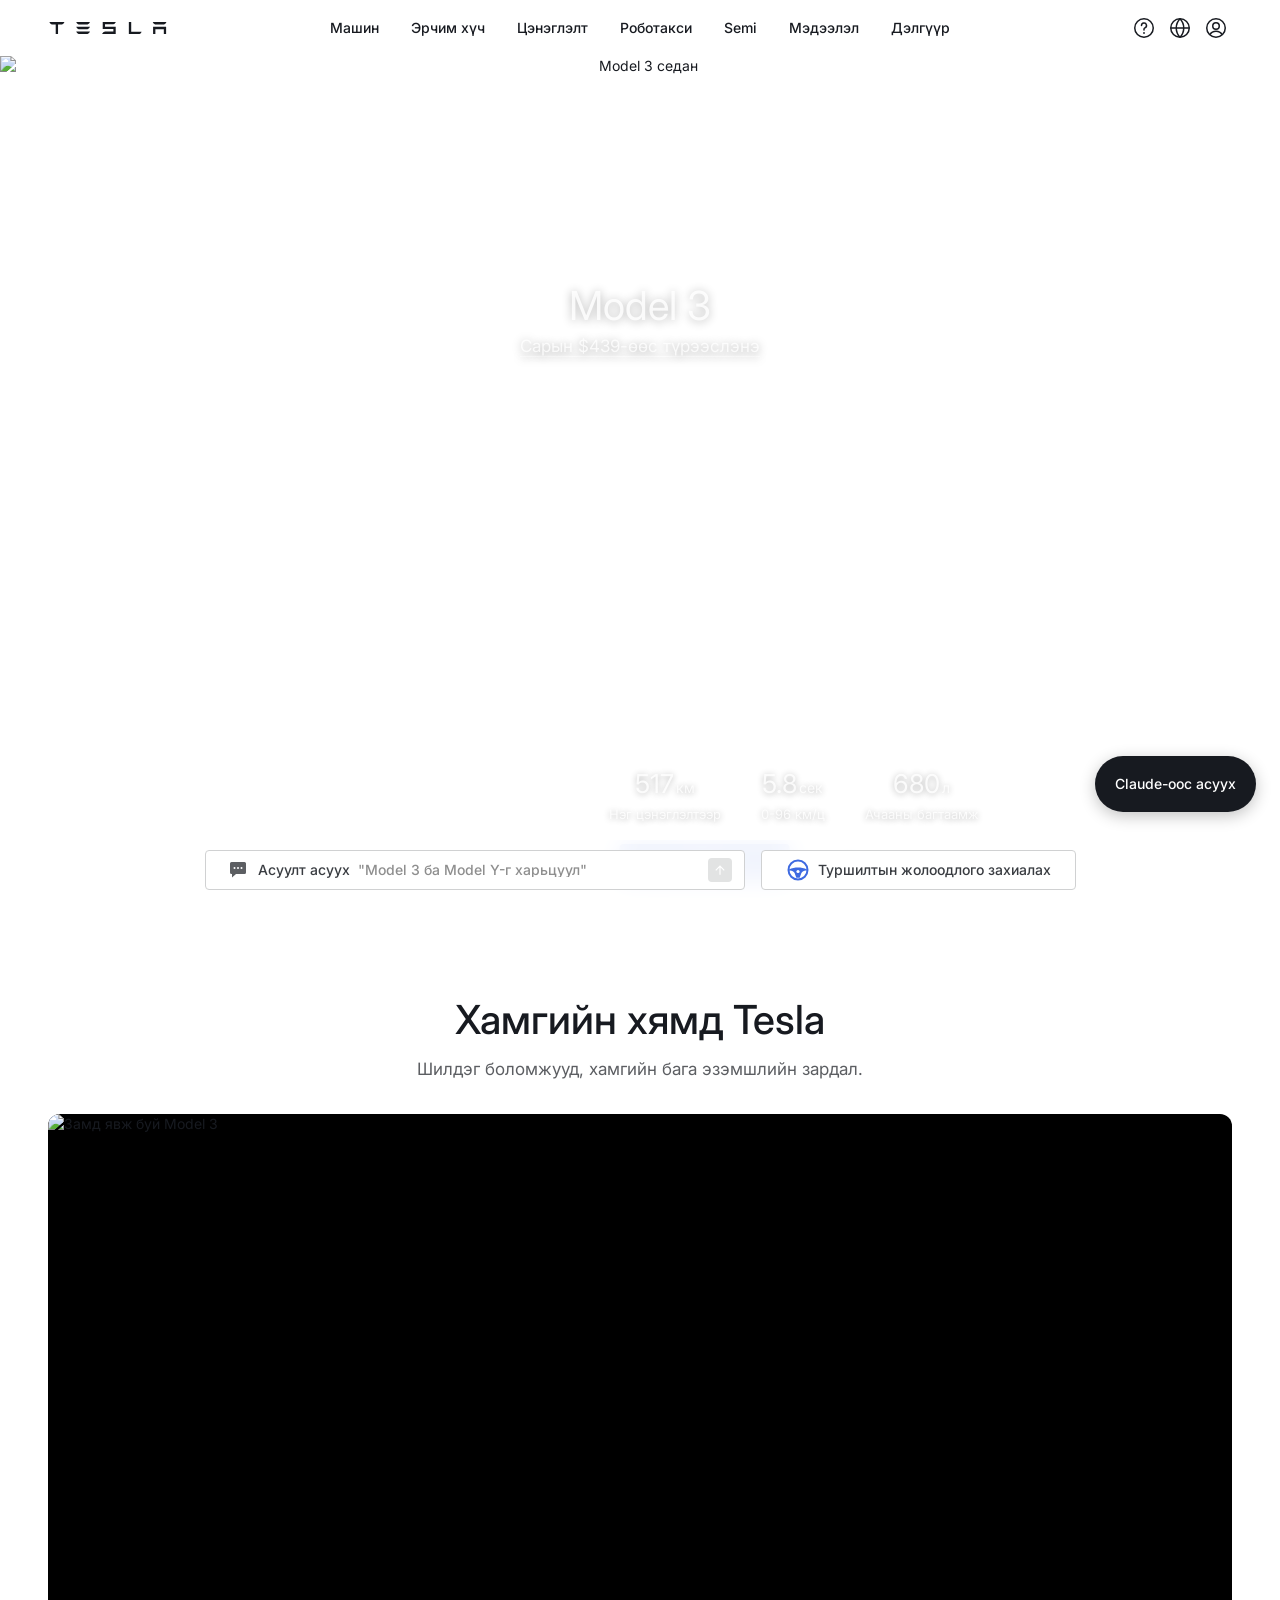
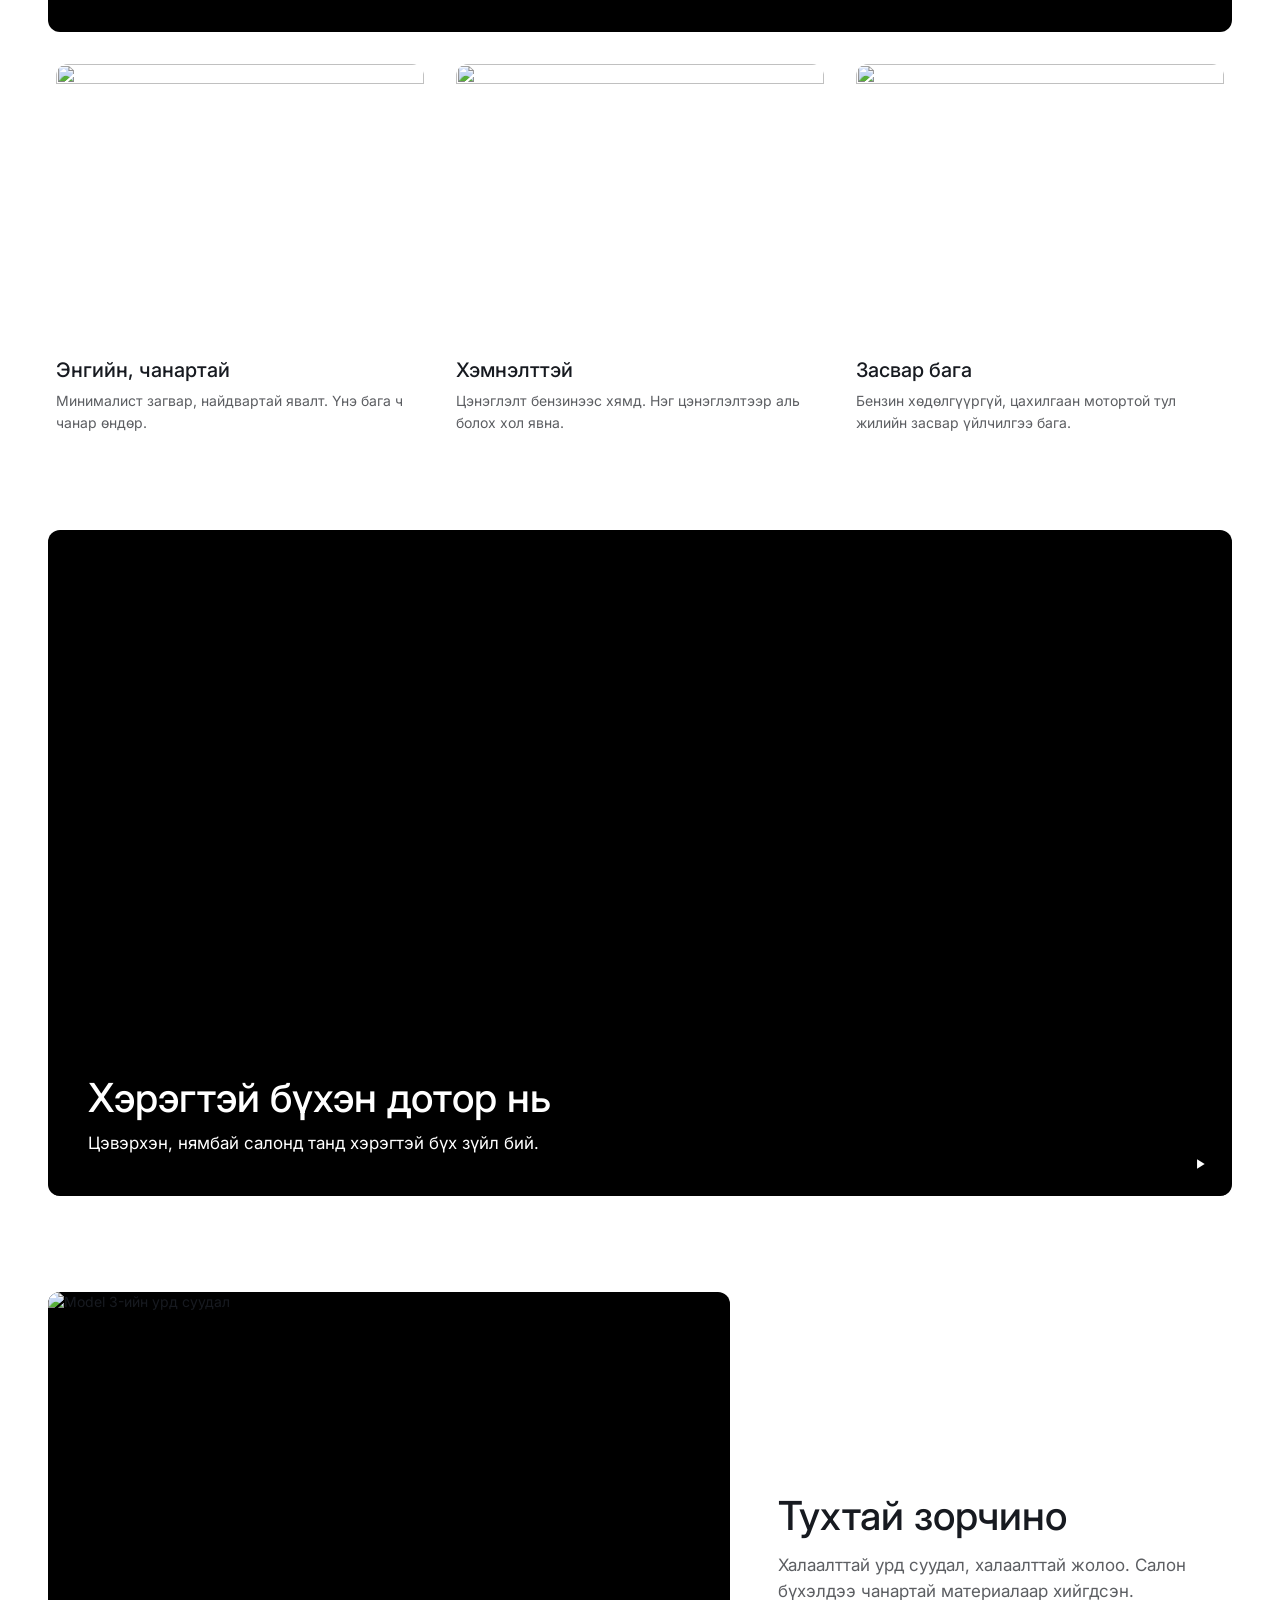
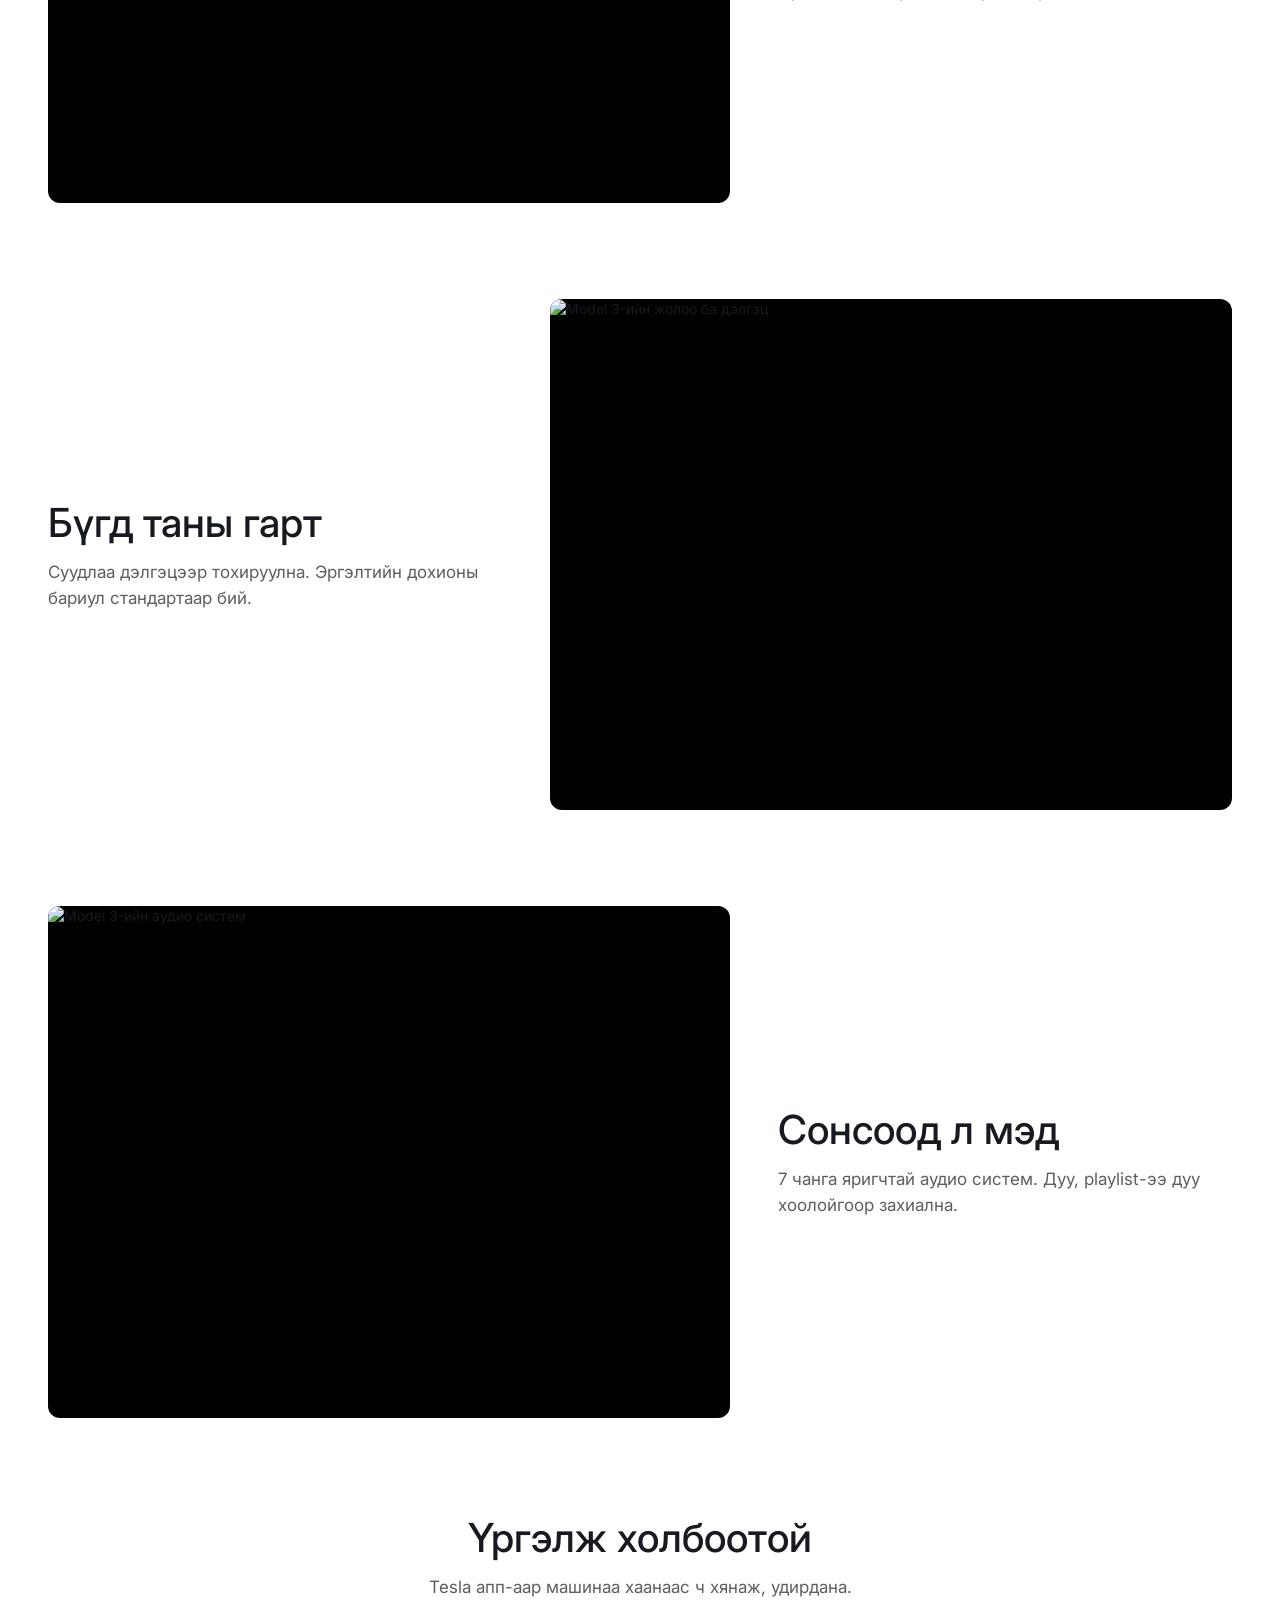
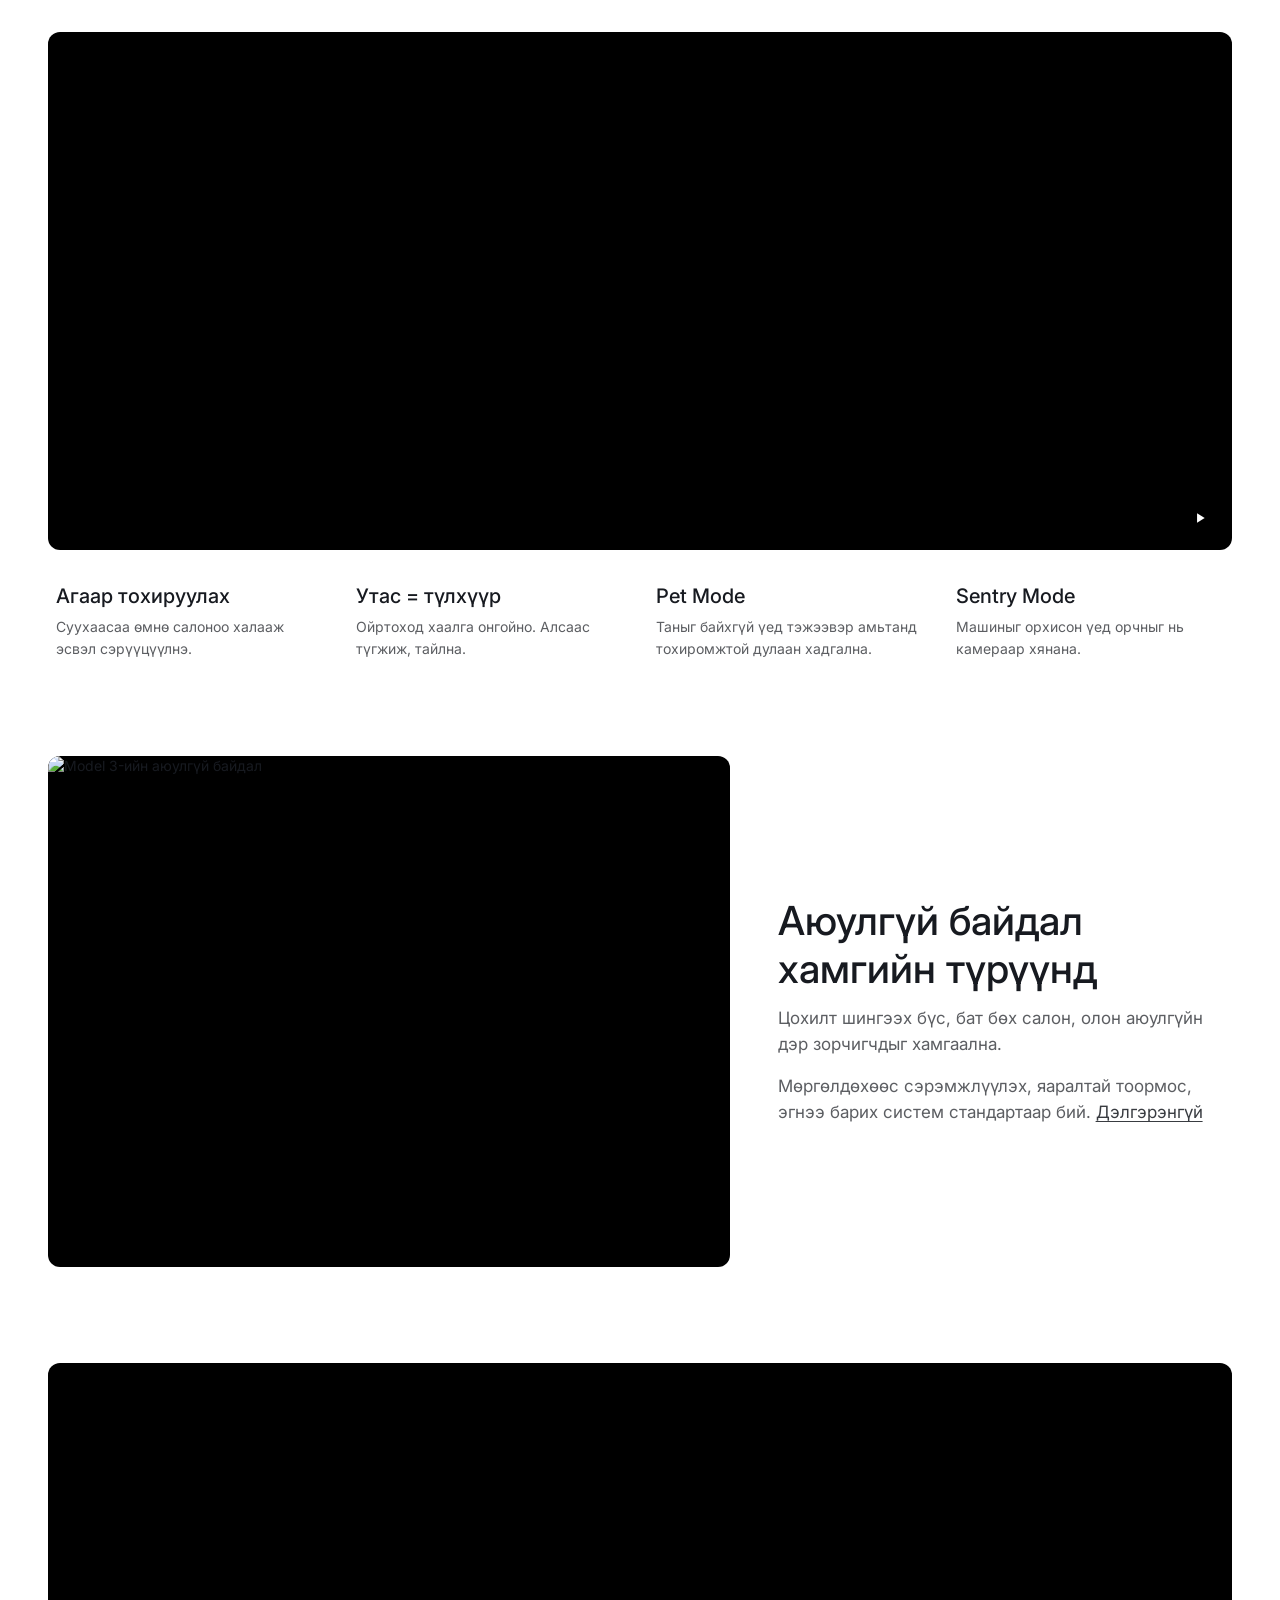
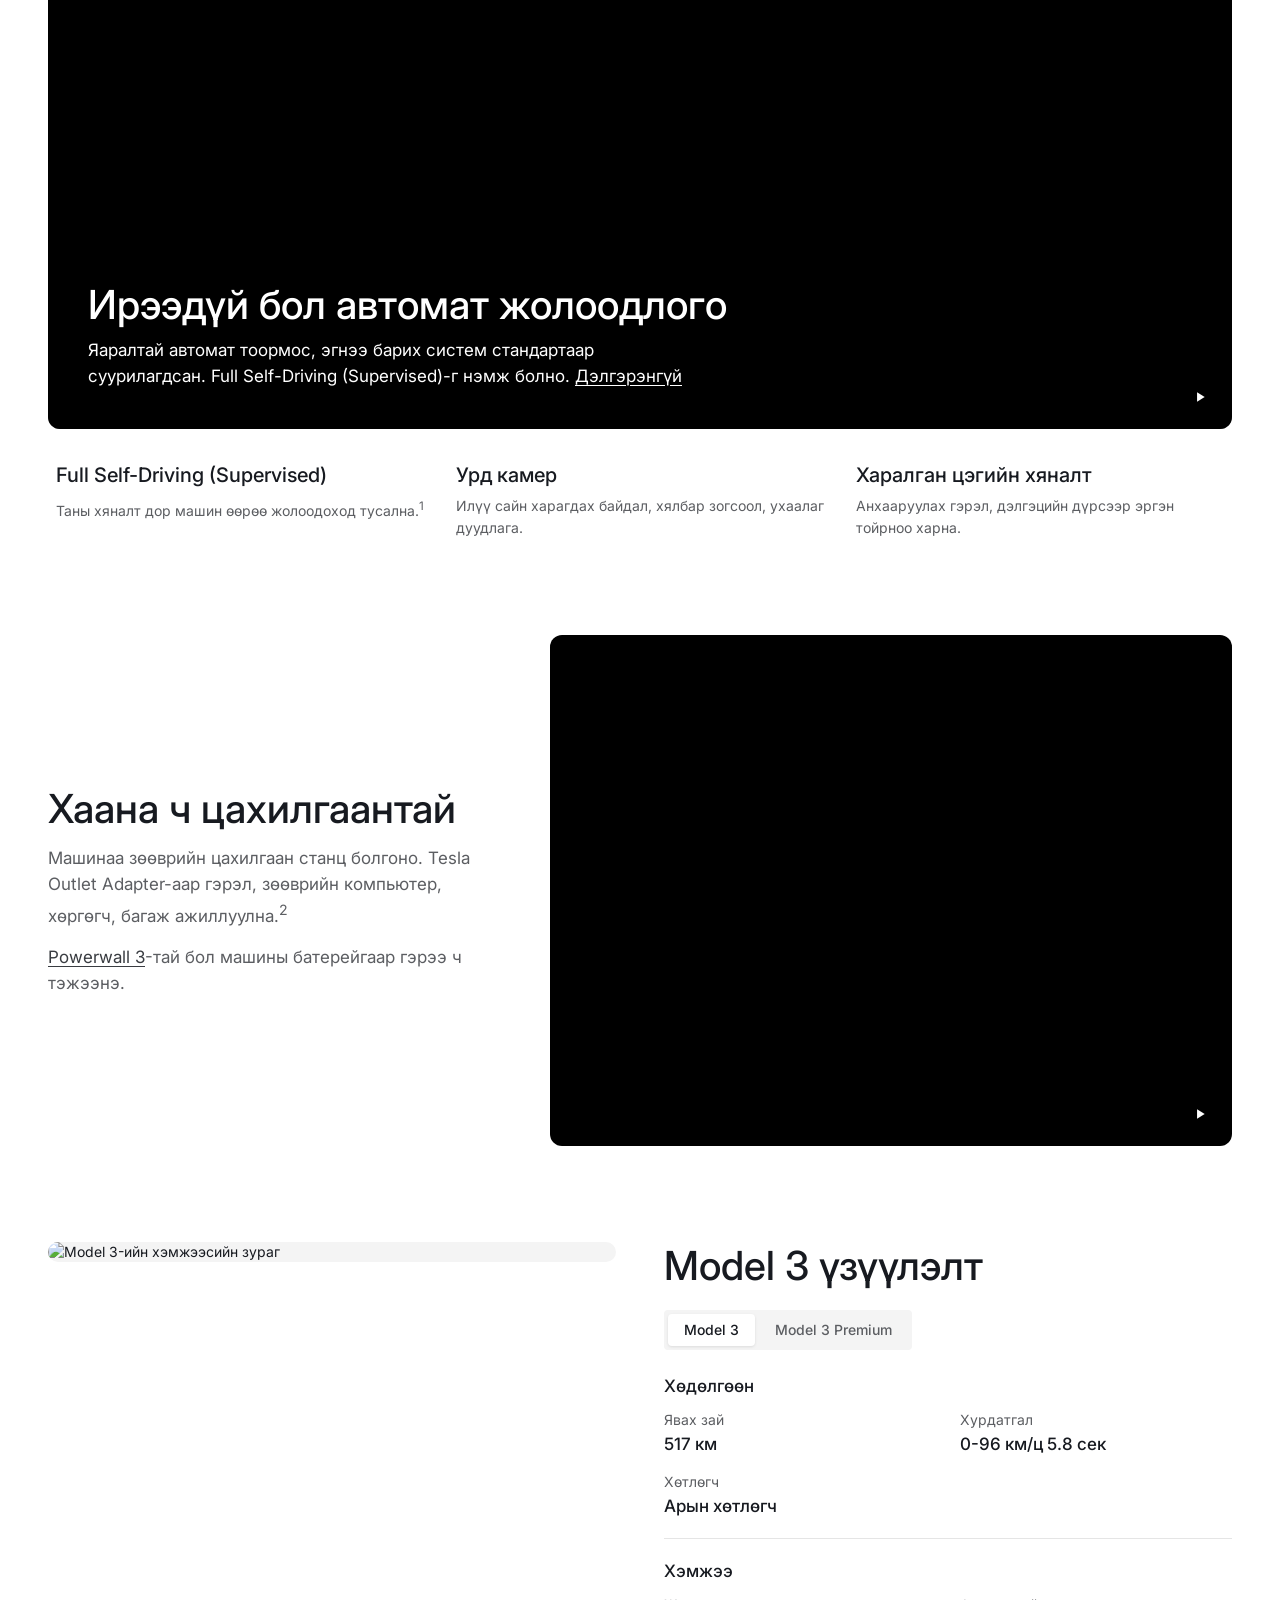
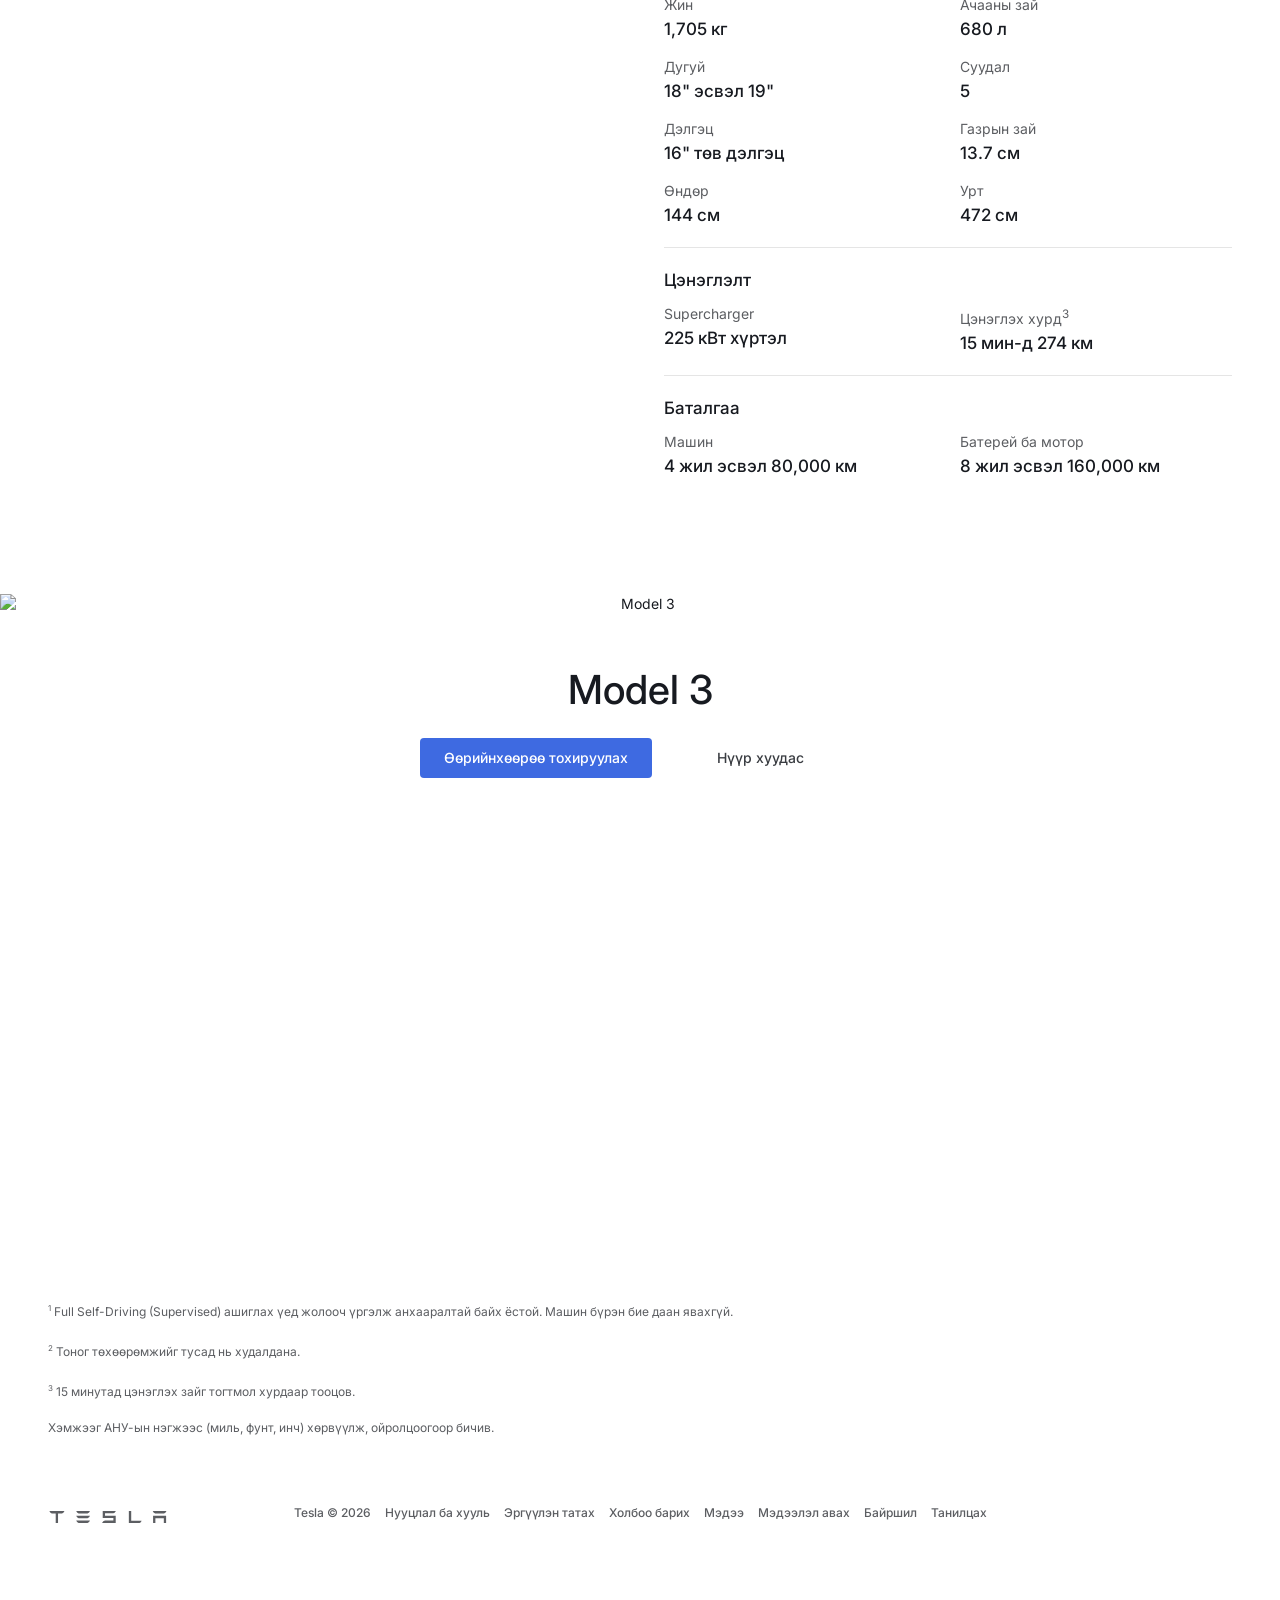
==== commit c5e93cb1: "component tesla" ====
--- a/model-3.html
+++ b/model-3.html
@@ -10,6 +10,7 @@
 <link href="https://fonts.googleapis.com/css2?family=Inter:wght@400;500;600&amp;display=swap" rel="stylesheet">
 <link rel="stylesheet" href="home.css">
 <link rel="stylesheet" href="model-y.css">
+<link rel="stylesheet" href="claude-chat.css">
 </head>
 <body>
 <a class="skip-link" href="#main-content">Үндсэн агуулга руу шилжих</a>
@@ -835,5 +836,6 @@
     });
   })();
 </script>
+<script src="claude-chat.js"></script>
 </body>
 </html>
--- a/claude-chat.css
+++ b/claude-chat.css
@@ -0,0 +1,109 @@
+.claude-chat-toggle {
+  position: fixed;
+  right: 24px;
+  bottom: 88px;
+  z-index: 40;
+  min-width: 56px;
+  height: 56px;
+  padding: 0 20px;
+  border: 0;
+  border-radius: 28px;
+  background: #171a20;
+  color: #fff;
+  box-shadow: 0 4px 16px rgba(0, 0, 0, .24);
+  font: 500 14px/1 var(--font-body, Inter, system-ui, sans-serif);
+}
+.claude-chat-toggle:hover { background: #333; }
+.claude-chat-panel {
+  position: fixed;
+  right: 24px;
+  bottom: 156px;
+  z-index: 41;
+  display: flex;
+  flex-direction: column;
+  width: min(380px, calc(100vw - 32px));
+  height: min(540px, calc(100dvh - 180px));
+  min-height: 340px;
+  overflow: hidden;
+  border: 1px solid rgba(0, 0, 0, .12);
+  border-radius: 16px;
+  background: #fff;
+  color: #171a20;
+  box-shadow: 0 12px 40px rgba(0, 0, 0, .2);
+  font: 14px/1.5 var(--font-body, Inter, system-ui, sans-serif);
+}
+.claude-chat-panel[hidden] { display: none; }
+.claude-chat-header {
+  display: flex;
+  align-items: center;
+  justify-content: space-between;
+  padding: 16px 18px;
+  border-bottom: 1px solid #e8e8e8;
+}
+.claude-chat-heading { font-size: 15px; font-weight: 600; }
+.claude-chat-subtitle { margin-top: 2px; color: #666; font-size: 12px; }
+.claude-chat-close {
+  display: grid;
+  width: 32px;
+  height: 32px;
+  place-items: center;
+  border-radius: 50%;
+  font-size: 22px;
+}
+.claude-chat-close:hover { background: #f2f2f2; }
+.claude-chat-messages {
+  display: flex;
+  flex: 1;
+  flex-direction: column;
+  gap: 12px;
+  overflow-y: auto;
+  padding: 18px;
+}
+.claude-chat-message {
+  max-width: 88%;
+  padding: 10px 12px;
+  border-radius: 14px;
+  overflow-wrap: anywhere;
+  white-space: pre-wrap;
+}
+.claude-chat-message--assistant { align-self: flex-start; background: #f2f2f2; }
+.claude-chat-message--user { align-self: flex-end; background: #171a20; color: #fff; }
+.claude-chat-message--error { color: #a12622; }
+.claude-chat-form {
+  display: flex;
+  gap: 8px;
+  align-items: flex-end;
+  padding: 12px;
+  border-top: 1px solid #e8e8e8;
+}
+.claude-chat-input {
+  flex: 1;
+  min-width: 0;
+  max-height: 104px;
+  resize: none;
+  padding: 10px 12px;
+  border: 1px solid #d5d5d5;
+  border-radius: 12px;
+  color: inherit;
+  font: inherit;
+}
+.claude-chat-input:focus { outline: 2px solid #3e6ae1; outline-offset: 1px; }
+.claude-chat-send {
+  flex: none;
+  padding: 11px 14px;
+  border-radius: 10px;
+  background: #171a20;
+  color: #fff;
+  font-weight: 500;
+}
+.claude-chat-send:disabled { cursor: wait; opacity: .55; }
+
+@media (max-width: 599px) {
+  .claude-chat-toggle { right: 16px; bottom: 76px; }
+  .claude-chat-panel {
+    right: 8px;
+    bottom: 140px;
+    width: calc(100vw - 16px);
+    height: min(540px, calc(100dvh - 160px));
+  }
+}
